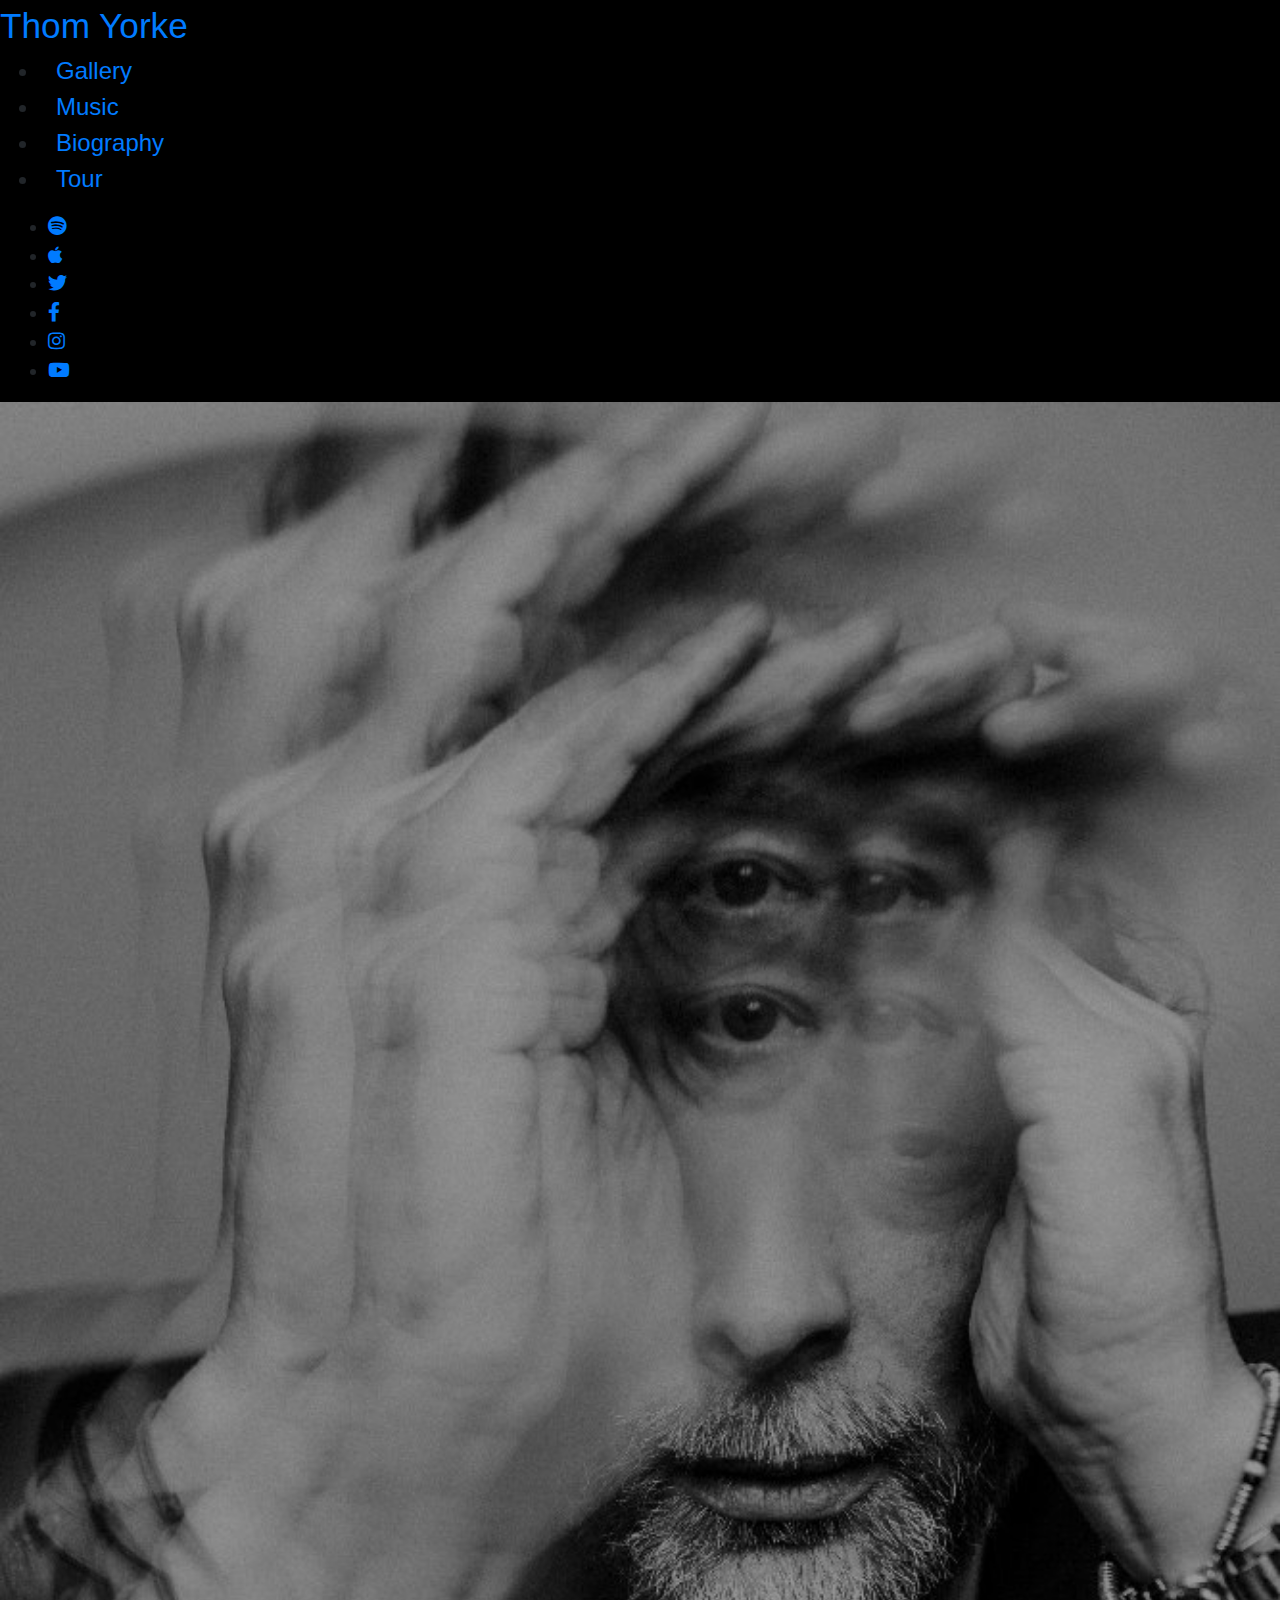
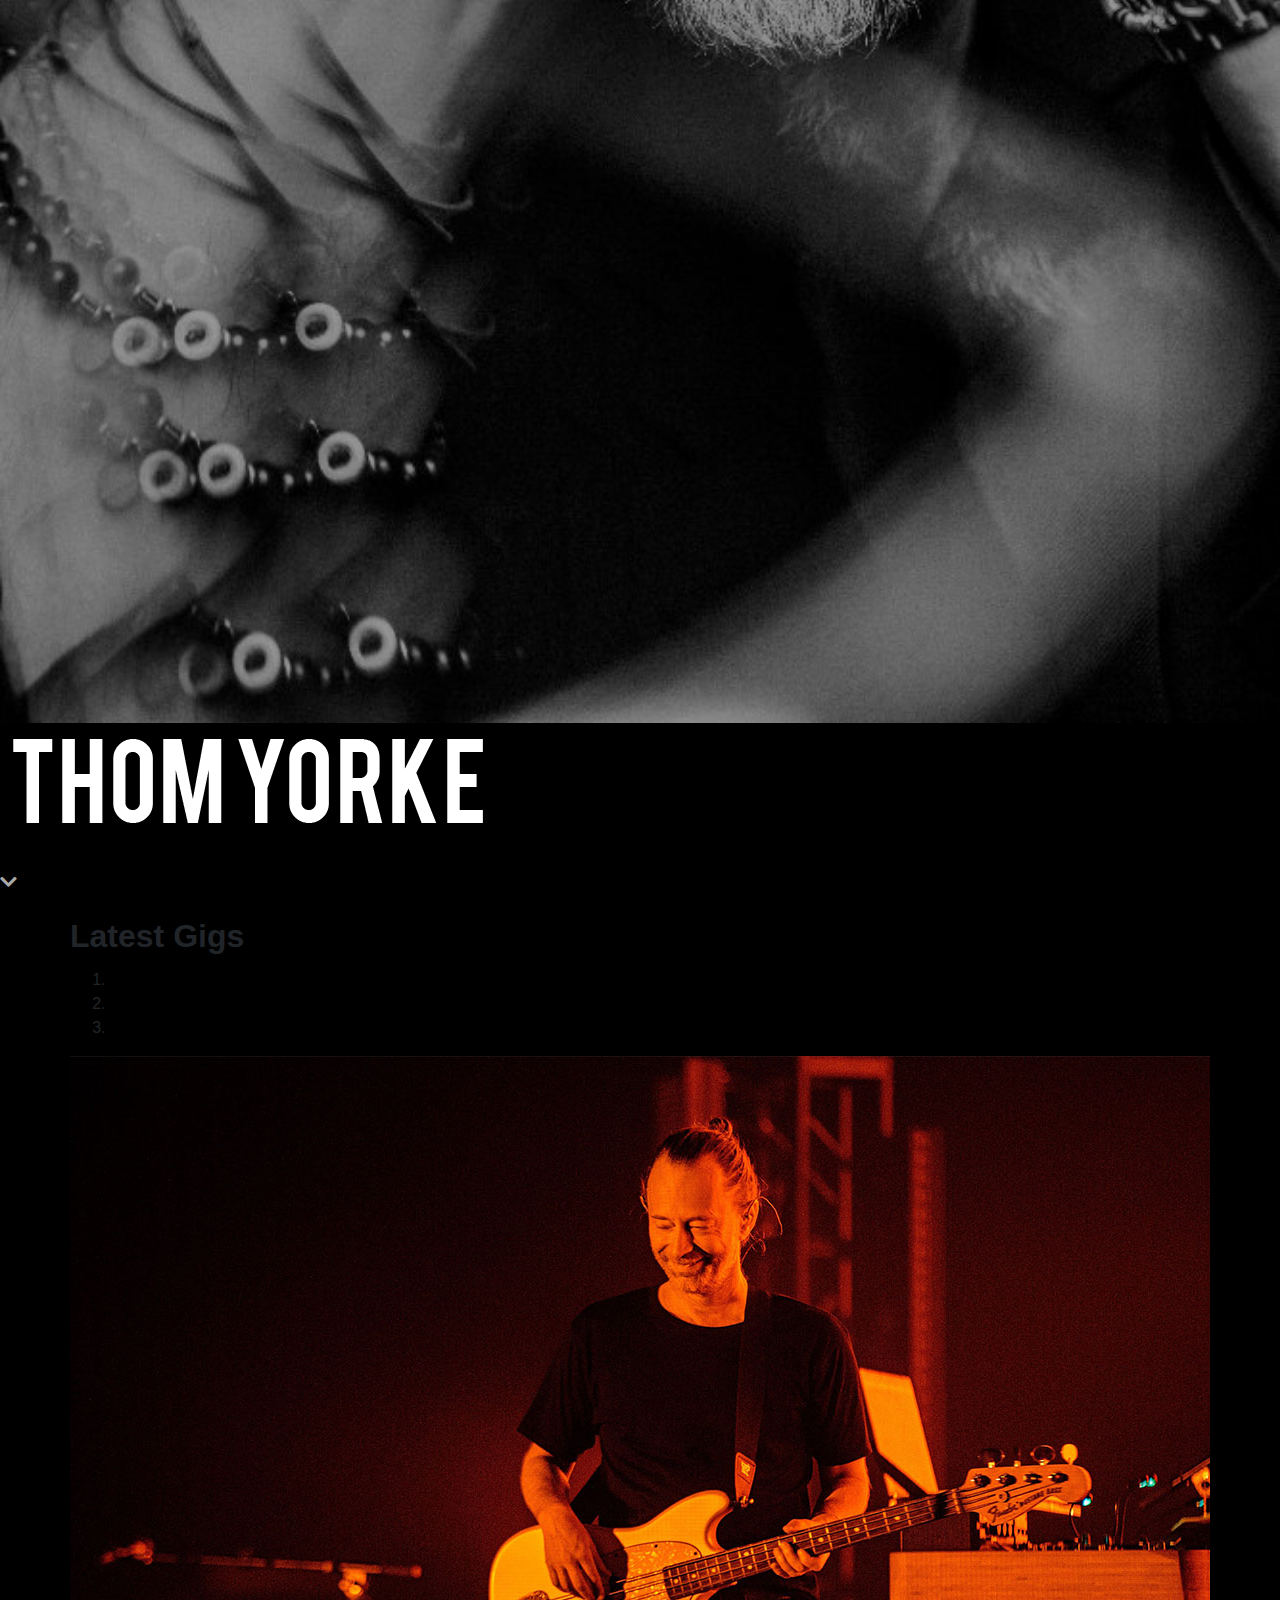
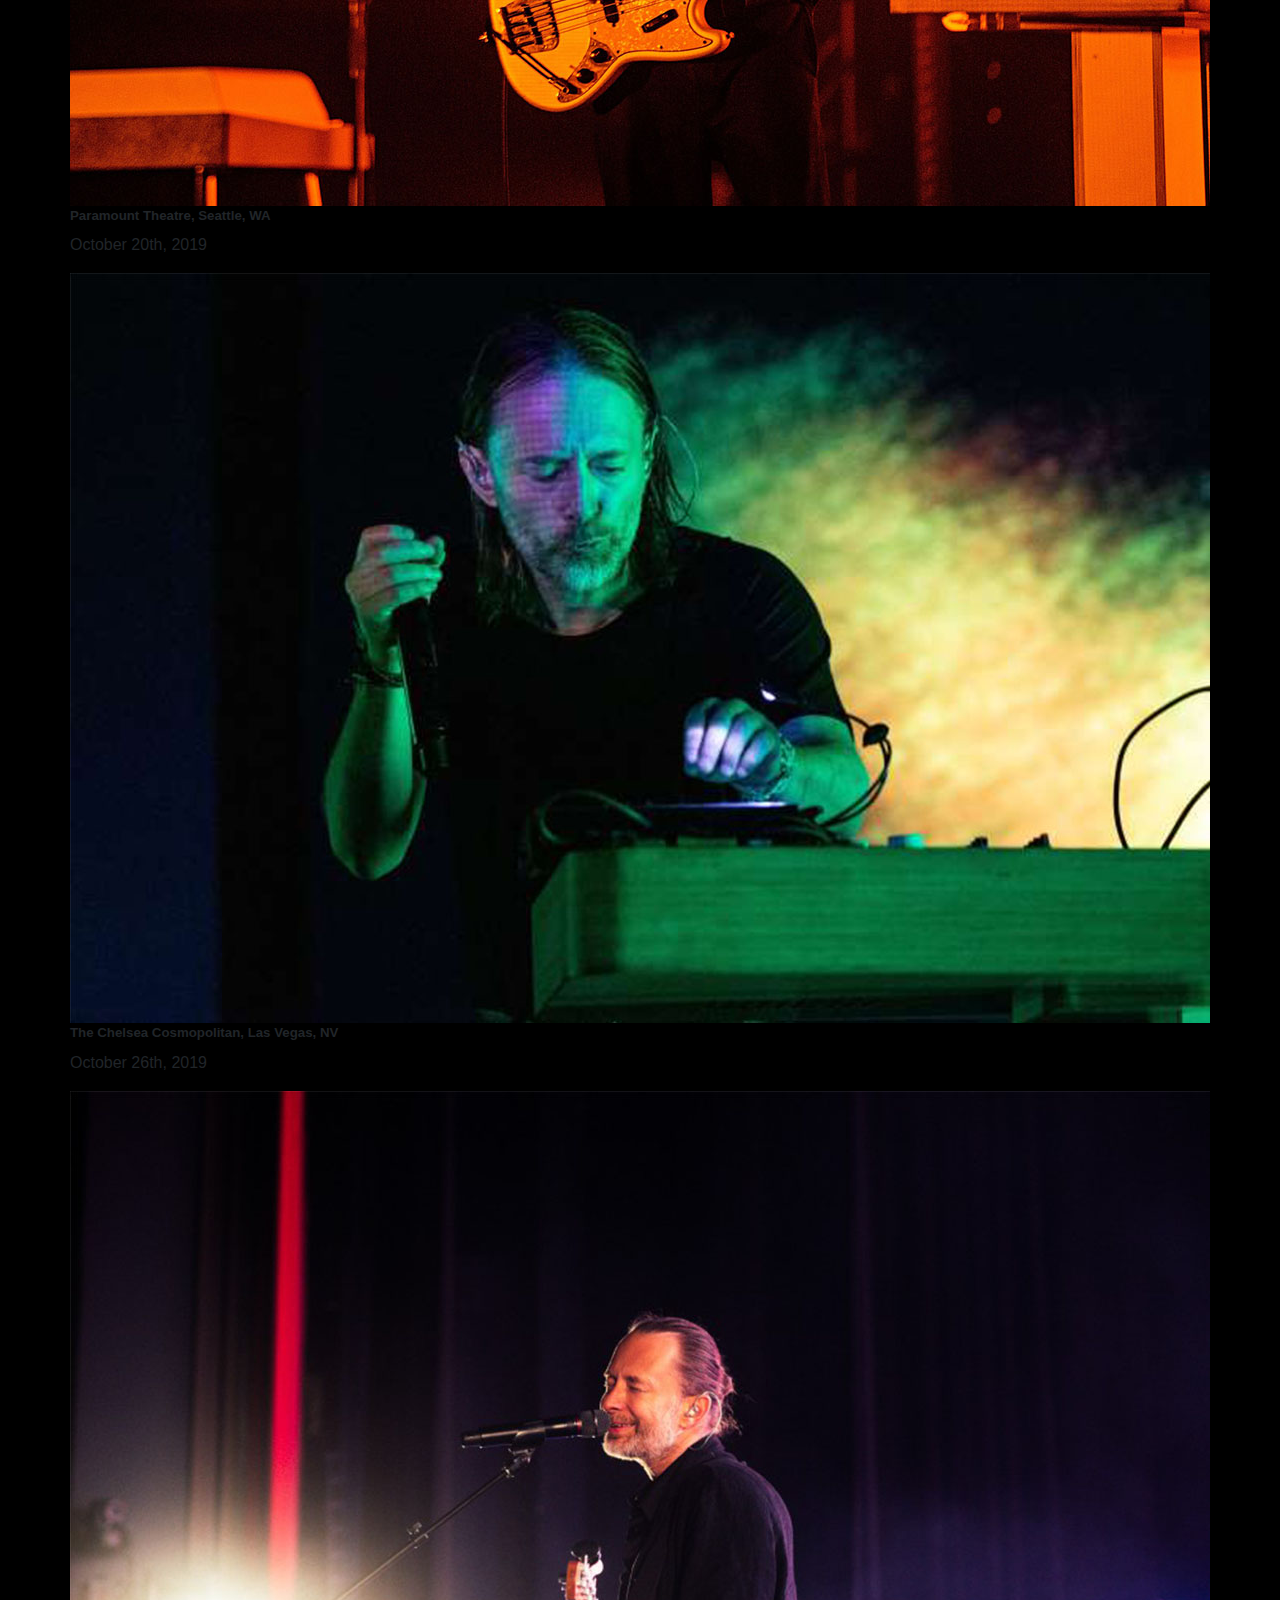
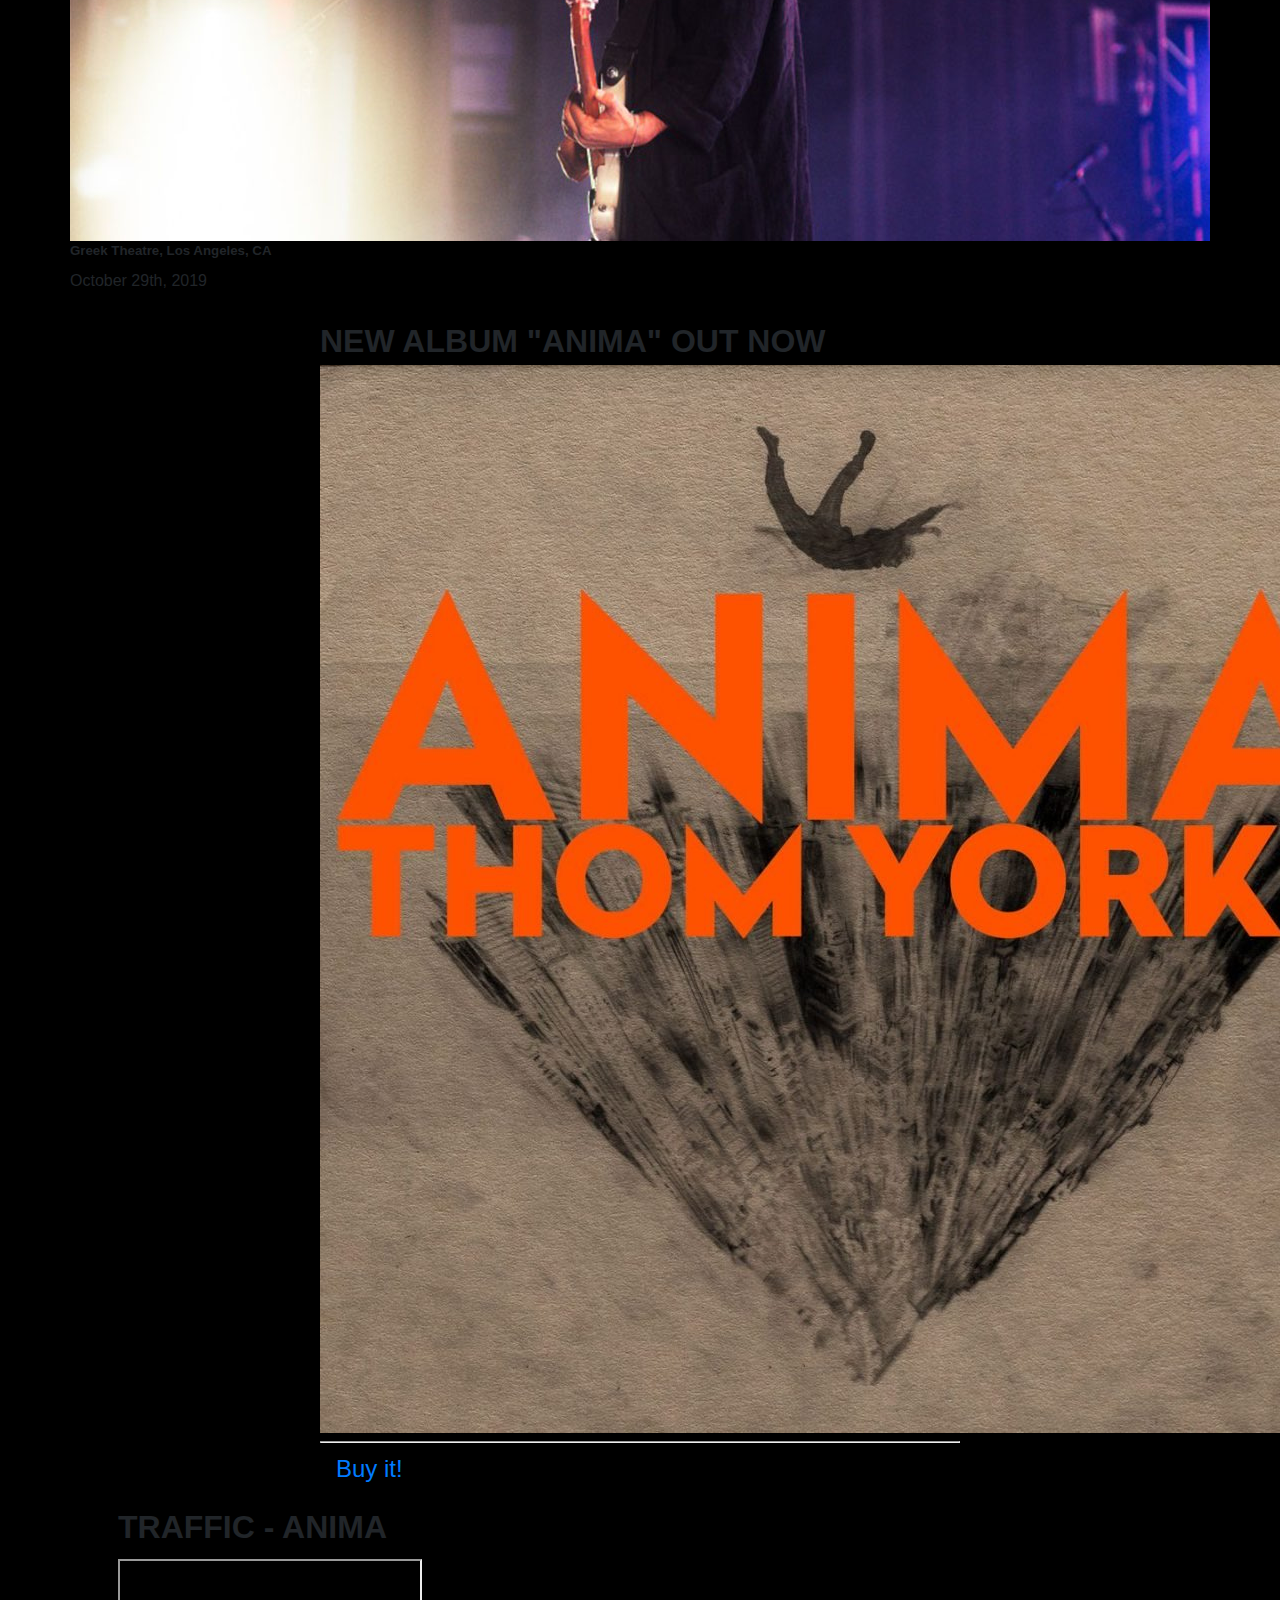
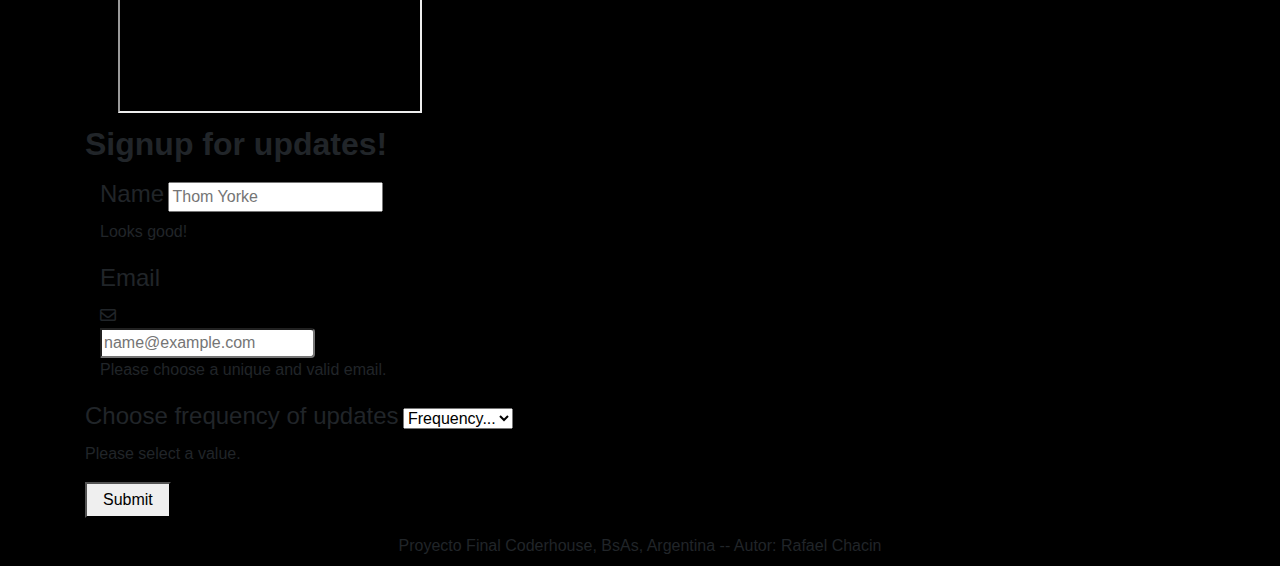
==== index.html @ 22d187da "Add files via upload" ====
<!DOCTYPE html>
<html lang="en-GB">
<!--Proyecto Dis. Web: Rafael Chacin #coderhouse-->

<head>
    <meta charset="UTF-8" />
    <meta name="viewport" content="width=device-width, initial-scale=1.0" />
    <meta http-equiv="X-UA-Compatible" content="ie=edge" />
    <meta name="theme-color" content="#787878" />
    <title>Thom Yorke Official Site</title>
    <link rel="shortcut icon" type="image/jpg" href="img/t-y.png" />
    <link rel="stylesheet" href="https://cdnjs.cloudflare.com/ajax/libs/font-awesome/5.11.2/css/all.css" />
    <link rel="stylesheet" href="css/bootstrap.min.css" />
    <link rel="stylesheet" href="css/bootstrap-reboot.css" />
    <link rel="stylesheet" href="css/bootstrap-grid.css" />
    <link rel="stylesheet" media="screen" href="https://fontlibrary.org/face/bebas" type="text/css" />
    <style type="text/css">
        .ham {
            cursor: pointer;
            -webkit-tap-highlight-color: transparent;
            transition: transform 300ms;
            -moz-user-select: none;
            -webkit-user-select: none;
            -ms-user-select: none;
            user-select: none;
        }
        
        .hamRotate.active {
            transform: rotate(45deg);
        }
        
        .hamRotate180.active {
            transform: rotate(180deg);
        }
        
        .line {
            fill: none;
            transition: stroke-dasharray 400ms, stroke-dashoffset 400ms;
            stroke: #6c757d;
            stroke-width: 5.5;
            stroke-linecap: round;
        }
        
        .ham1 .top {
            stroke-dasharray: 40 139;
        }
        
        .ham1 .bottom {
            stroke-dasharray: 40 180;
        }
        
        .ham1.active .top {
            stroke-dashoffset: -98px;
        }
        
        .ham1.active .bottom {
            stroke-dashoffset: -138px;
        }
        
        @media (min-width: 992px) {
            .ham,
            .line,
            .ham1 {
                display: none;
            }
        }
    </style>
</head>

<body>
    <header>
        <nav class="navbar navbar-expand-lg navbar-dark fixed-top" role="navigation" style="background-color: #000000; transition: 300ms ease-out;">
            <a class="navbar-brand text-secundary font-weight-bold py-0" style="font-size: 2.2rem;" href="index.html">Thom Yorke</a
        >
        <svg
          class="ham hamRotate ham1"
          id="burger"
          viewBox="0 0 100 100"
          width="50"
          onclick="this.classList.toggle('active')"
        >
          <path
            class="line top"
            d="m 30,33 h 40 c 0,0 9.044436,-0.654587 9.044436,-8.508902 0,-7.854315 -8.024349,-11.958003 -14.89975,-10.85914 -6.875401,1.098863 -13.637059,4.171617 -13.637059,16.368042 v 40"
          />
          <path class="line middle" d="m 30,50 h 40" />
          <path
            class="line bottom"
            d="m 30,67 h 40 c 12.796276,0 15.357889,-11.717785 15.357889,-26.851538 0,-15.133752 -4.786586,-27.274118 -16.667516,-27.274118 -11.88093,0 -18.499247,6.994427 -18.435284,17.125656 l 0.252538,40"
          />
        </svg>

        <!-- Bootstrap Toggler disable
          <button
          class="navbar-toggler"
          type="button"
          data-toggle="collapse"
          data-target="#navbarTogglerDemo03"
          aria-controls="navbarTogglerDemo03"
          aria-expanded="false"
          aria-label="Toggle navigation"
        >
          <span class="navbar-toggler-icon"></span>
        </button>-->

        <div class="navbar-collapse collapse" id="navbarTogglerDemo">
          <!--<div class="d-flex flex-row toggle-menu"></div>-->

          <ul class="navbar-nav especial toggle-menu justify-content-center">
            <li class="nav-item">
              <a
                class="nav-link text-light mx-3 p-0"
                href="gallery.html"
                id="fotos"
                >Gallery</a
              >
            </li>
            <li class="nav-item">
              <a
                class="nav-link text-light mx-3 p-0"
                href="discography.html"
                id="musica"
                >Music</a
              >
            </li>
            <li class="nav-item">
              <a
                class="nav-link text-light mx-3 p-0"
                href="biography.html"
                id="bio"
                >Biography</a
              >
            </li>
            <li class="nav-item">
              <a
                class="nav-link text-light mx-3 p-0"
                href="tours.html"
                id="gira"
                >Tour</a
              >
            </li>
          </ul>
        </div>
        <div class="mobile-footer">
          <ul class="navbar-nav mt-lg-0 justify-content-center">
            <li class="nav-item mx-2" style="font-size: 1.2em;">
              <a
                class="fab fa-spotify nav-link p-0"
                href="https://open.spotify.com/artist/4CvTDPKA6W06DRfBnZKrau"
                title="Spotify"
                target="_blank"
              ></a>
            </li>
            <li class="nav-item mx-2" style="font-size: 1.2em;">
                <a class="fab fa-apple nav-link p-0" href="https://music.apple.com/us/artist/thom-yorke/39753073" title="Apple Music" target="_blank"></a>
            </li>
            <li class="nav-item mx-2" style="font-size: 1.2em;">
                <a class="fab fa-twitter nav-link p-0" href="https://twitter.com/thomyorke" title="Twitter" target="_blank"></a>
            </li>
            <li class="nav-item mx-2" style="font-size: 1.2em;">
                <a class="fab fa-facebook-f nav-link p-0" href="https://www.facebook.com/thom.yorke.353250" title="Facebook m-1" target="_blank"></a>
            </li>
            <li class="nav-item mx-2" style="font-size: 1.2em;">
                <a class="fab fa-instagram nav-link p-0" href="https://www.instagram.com/thomyorke/" title="Instagram" target="_blank"></a>
            </li>
            <li class="nav-item mx-2" style="font-size: 1.2em;">
                <a class="fab fa-youtube nav-link p-0" href="https://www.youtube.com/channel/UC9BJwi8Q2AiLtLHdGlWqsrQ" title="YouTube" target="_blank"></a>
            </li>
            </ul>
            </div>
        </nav>
    </header>

    <div class="hidden-poster container-fluid p-0">
        <img src="img/TY-cover.jpg" alt="Thom Yorke" class="img-fluid" style="min-width: 100%; height: auto; opacity: 0.6;" />
        <div class="section-mobile">
            <img src="img/thom-02-02.png" alt="Thom Logo" class="img-fluid-80" />
            <p>
                <a href="#anima">
                    <i class="fa fa-chevron-down" style="font-size: larger; color: darkgray; margin-top: 30px;"></i>
                </a>
            </p>
        </div>
    </div>
    <div class="reorder">
        <div class="container px-0 carrusel">
            <div class="text-center">
                <h1 class="text-light h2">Latest Gigs</h1>
            </div>
            <div id="carouselExampleCaptions" class="carousel slide" data-ride="carousel">
                <ol class="carousel-indicators">
                    <li data-target="#carouselExampleCaptions" data-slide-to="0" class="active"></li>
                    <li data-target="#carouselExampleCaptions" data-slide-to="1"></li>
                    <li data-target="#carouselExampleCaptions" data-slide-to="2"></li>
                </ol>
                <div class="carousel-inner">
                    <div class="carousel-item active">
                        <img src="img/Seattle-Paramount-Theatre-Thom-Yorke-9-1.jpg" class="d-block w-100" alt="Paramount Theatre" />
                        <div class="carousel-caption d-none d-md-block">
                            <h5>Paramount Theatre, Seattle, WA</h5>
                            <p>October 20th, 2019</p>
                        </div>
                    </div>
                    <div class="carousel-item">
                        <img src="img/Las-Vegas-Chelsea-Cosmopolitan-1.jpg" class="d-block w-100" alt="Las-Vegas-Chelsea-Cosmopolitan" />
                        <div class="carousel-caption d-none d-md-block">
                            <h5>The Chelsea Cosmopolitan, Las Vegas, NV</h5>
                            <p>October 26th, 2019</p>
                        </div>
                    </div>
                    <div class="carousel-item">
                        <img src="img/Thom-Yorke-Greek_Oct-29th-2019_Web-Res_Annie-Lesser-7191-1.jpg" class="d-block w-100" alt="Greeek-Theatre" />
                        <div class="carousel-caption d-none d-md-block">
                            <h5>Greek Theatre, Los Angeles, CA</h5>
                            <p>October 29th, 2019</p>
                        </div>
                    </div>
                </div>
                <a class="carousel-control-prev" href="#carouselExampleCaptions" role="button" data-slide="prev">
                    <span class="carousel-control-prev-icon" aria-hidden="true"></span>
                    <span class="sr-only">Previous</span>
                </a>
                <a class="carousel-control-next" href="#carouselExampleCaptions" role="button" data-slide="next">
                    <span class="carousel-control-next-icon" aria-hidden="true"></span>
                    <span class="sr-only">Next</span>
                </a>
            </div>
        </div>

        <div id="anima">
            <div class="jumbotron jumbotron-fluid text-center mt-4 mb-1 pb-2" style="background-color: transparent;">
                <div class="container col-md-6 px-0">
                    <h1 class="text-light h2 mb-0">NEW ALBUM "ANIMA" OUT NOW</h1>
                    <img src="img/thom-yorke-anima.jpeg" class="img-fluid" alt="Responsive image" />
                    <hr class="my-2" />

                    <a class="btn btn-outline-secondary btn-lg py-1 px-3" href="#" role="button" style="font-size: 1.5rem;">Buy it!</a
            >
          </div>
        </div>
      </div>
      <div class="container px-0 px-lg-5">
        <div class="text-center">
          <h1 class="text-light h2 mt-2">TRAFFIC - ANIMA</h1>
        </div>
        <div class="embed-responsive embed-responsive-16by9">
          <iframe
            class="embed-responsive-item"
            src="https://www.youtube.com/embed/EQgezs5Bcp8"
            allowfullscreen
          ></iframe>
        </div>
      </div>
    </div>
    <div class="container-sm mb-3">
      <h1 class="text-light text-center h2">Signup for updates!</h1>
      <form class="needs-validation " novalidate>
        <div class="form-row justify-content-center">
          <div class="col-md-4 mb-3">
            <label
              for="validationTooltip01"
              class="text-light"
              style="font-size: 1.5rem;"
              >Name</label
            >
            <input
              type="text"
              class="form-control"
              id="validationTooltip01"
              placeholder="Thom Yorke"
              required
            />
            <div class="valid-tooltip">
              Looks good!
            </div>
          </div>

          <div class="col-md-4 mb-3">
            <label
              for="validationTooltipUsername"
              class="text-light"
              style="font-size: 1.5rem;"
              >Email</label
            >
            <div class="input-group">
              <div class="input-group-prepend">
                <span
                  class="input-group-text far fa-envelope"
                  id="validationTooltipUsernamePrepend"
                ></span>
              </div>
              <input
                type="email"
                class="form-control"
                id="validationTooltipUsername"
                style="border-top-right-radius: 0.25rem; border-bottom-right-radius: 0.25rem;"
                aria-describedby="validationTooltipUsernamePrepend"
                placeholder="name@example.com"
                required
              />
              <div class="invalid-tooltip">
                Please choose a unique and valid email.
              </div>
            </div>
          </div>
        </div>

        <div class="form-row justify-content-center m-0">
          <div class="col-md-5 px-0">
            <label
              for="validationTooltip04"
              class="text-light"
              style="font-size: 1.5rem;"
              >Choose frequency of updates</label
            >
            <select class="custom-select" id="validationTooltip04" required>
              <option selected disabled value="">Frequency...</option>
              <option>Daily</option>
              <option>Weekly</option>
              <option>Monthly</option>
            </select>
            <div class="invalid-tooltip">
              Please select a value.
            </div>
          </div>
        </div>
        <div class="form-row justify-content-center m-0">
          <button
            class="btn btn-outline-secondary btn-lg mt-3 py-1 px-3"
            type="submit"
          >
            Submit
          </button>
        </div>
      </form>
    </div>

    <footer class="d-flex flex-wrap justify-content-center" id="rafaelch">
      <div class="nav-item px-auto text-success mb-2" style="font-size: 1rem;">
        Proyecto Final Coderhouse, BsAs, Argentina -- Autor: Rafael Chacin
      </div>
      <!--<nav class="nav flex-colunm flex-sm-row justify-content-center mt-4 mb-2">
        <div class="nav justify-content-center">
          <a
            class="flex-sm-fill text-sm-center nav-link text-light p-0 mx-4"
            style="font-size: 1.8rem;"
            href="http://www.facebook.com"
            title="Facebook"
            target="_blank"
            >Facebook</a
          >
          <a
            class="flex-sm-fill text-sm-center nav-link text-light p-0 mx-4"
            style="font-size: 1.8rem;"
            href="http://www.twitter.com"
            title="Twitter"
            target="_blank"
            >Twitter</a
          >
          <a
            class="flex-sm-fill text-sm-center nav-link text-light p-0 mx-4"
            style="font-size: 1.8rem;"
            href="https://open.spotify.com/artist/4CvTDPKA6W06DRfBnZKrau"
            title="Spotify"
            target="_blank"
            >Spotify</a
          >
          <a
            class="flex-sm-fill text-sm-center nav-link text-light p-0 mx-4"
            style="font-size: 1.8rem;"
            href="contact.html"
            target="_blank"
            >Contact</a
          >
        </div>
        <div class="flex-sm-fill text-sm-center nav-link p-0 pl-5 pt-2">
          <iframe
            src="https://open.spotify.com/follow/1/?uri=spotify:artist:4CvTDPKA6W06DRfBnZKrau?si=hXuxEOiQRQCqLfjqk1Me5Q&size=basic&theme=dark"
            width="200"
            height="35"
            scrolling="no"
            frameborder="0"
            style="border:none; overflow:hidden;"
            allowtransparency="true"
          ></iframe>
        </div>
      </nav>-->
    </footer>

    <script
      src="https://code.jquery.com/jquery-3.4.1.slim.min.js"
      integrity="sha384-J6qa4849blE2+poT4WnyKhv5vZF5SrPo0iEjwBvKU7imGFAV0wwj1yYfoRSJoZ+n"
      crossorigin="anonymous"
    ></script>
    <script
      src="https://cdn.jsdelivr.net/npm/popper.js@1.16.0/dist/umd/popper.min.js"
      integrity="sha384-Q6E9RHvbIyZFJoft+2mJbHaEWldlvI9IOYy5n3zV9zzTtmI3UksdQRVvoxMfooAo"
      crossorigin="anonymous"
    ></script>
    <script
      src="https://stackpath.bootstrapcdn.com/bootstrap/4.4.1/js/bootstrap.min.js"
      integrity="sha384-wfSDF2E50Y2D1uUdj0O3uMBJnjuUD4Ih7YwaYd1iqfktj0Uod8GCExl3Og8ifwB6"
      crossorigin="anonymous"
    ></script>
    <!--<script src="https://ajax.googleapis.com/ajax/libs/jquery/3.4.1/jquery.min.js"></script>-->
    <script src="https://code.jquery.com/jquery-3.4.1.js"></script>
    <script type="text/javascript">
      $(document).ready(function() {
        $("#burger").click(function() {
          $("#navbarTogglerDemo").slideToggle(300);
        });
      });
      var especial = $(".especial");
      $("#fotos").hover(
        function() {
          colorSwitch("#A25227");
        },
        function() {
          colorSwitch("#000000");
        }
      );
      $("#musica").hover(
        function() {
          colorSwitch("#83705F");
        },
        function() {
          colorSwitch("#000000");
        }
      );
      $("#bio").hover(
        function() {
          colorSwitch("#773C1A");
        },
        function() {
          colorSwitch("#000000");
        }
      );
      $("#gira").hover(
        function() {
          colorSwitch("#332A25");
        },
        function() {
          colorSwitch("#000000");
        }
      );
      function colorSwitch(color) {
        $("body").css("background-color", color);
        $(".navbar-nav").css("background-color", color);
        $(".navbar-dark").css("background-color", color);
      }
      especial.css("font-size", "1.5rem");

      $("#bio,#gira,#fotos,#musica").hover(
        function() {
          $(this).animate({ fontSize: "1.7rem" }, 300);
        },
        function() {
          $(this).animate({ fontSize: "1.5rem" }, 300);
        }
      );
    </script>
    <script>
      $(document).ready(function() {
        $("a").on("click", function(event) {
          if (this.hash !== "") {
            event.preventDefault();
            var hash = this.hash;
            $("html, body").animate(
              {
                scrollTop: $(hash).offset().top
              },
              800,
              function() {
                window.location.hash = hash;
              }
            );
          }
        });
      });
    </script>
  </body>
</html>
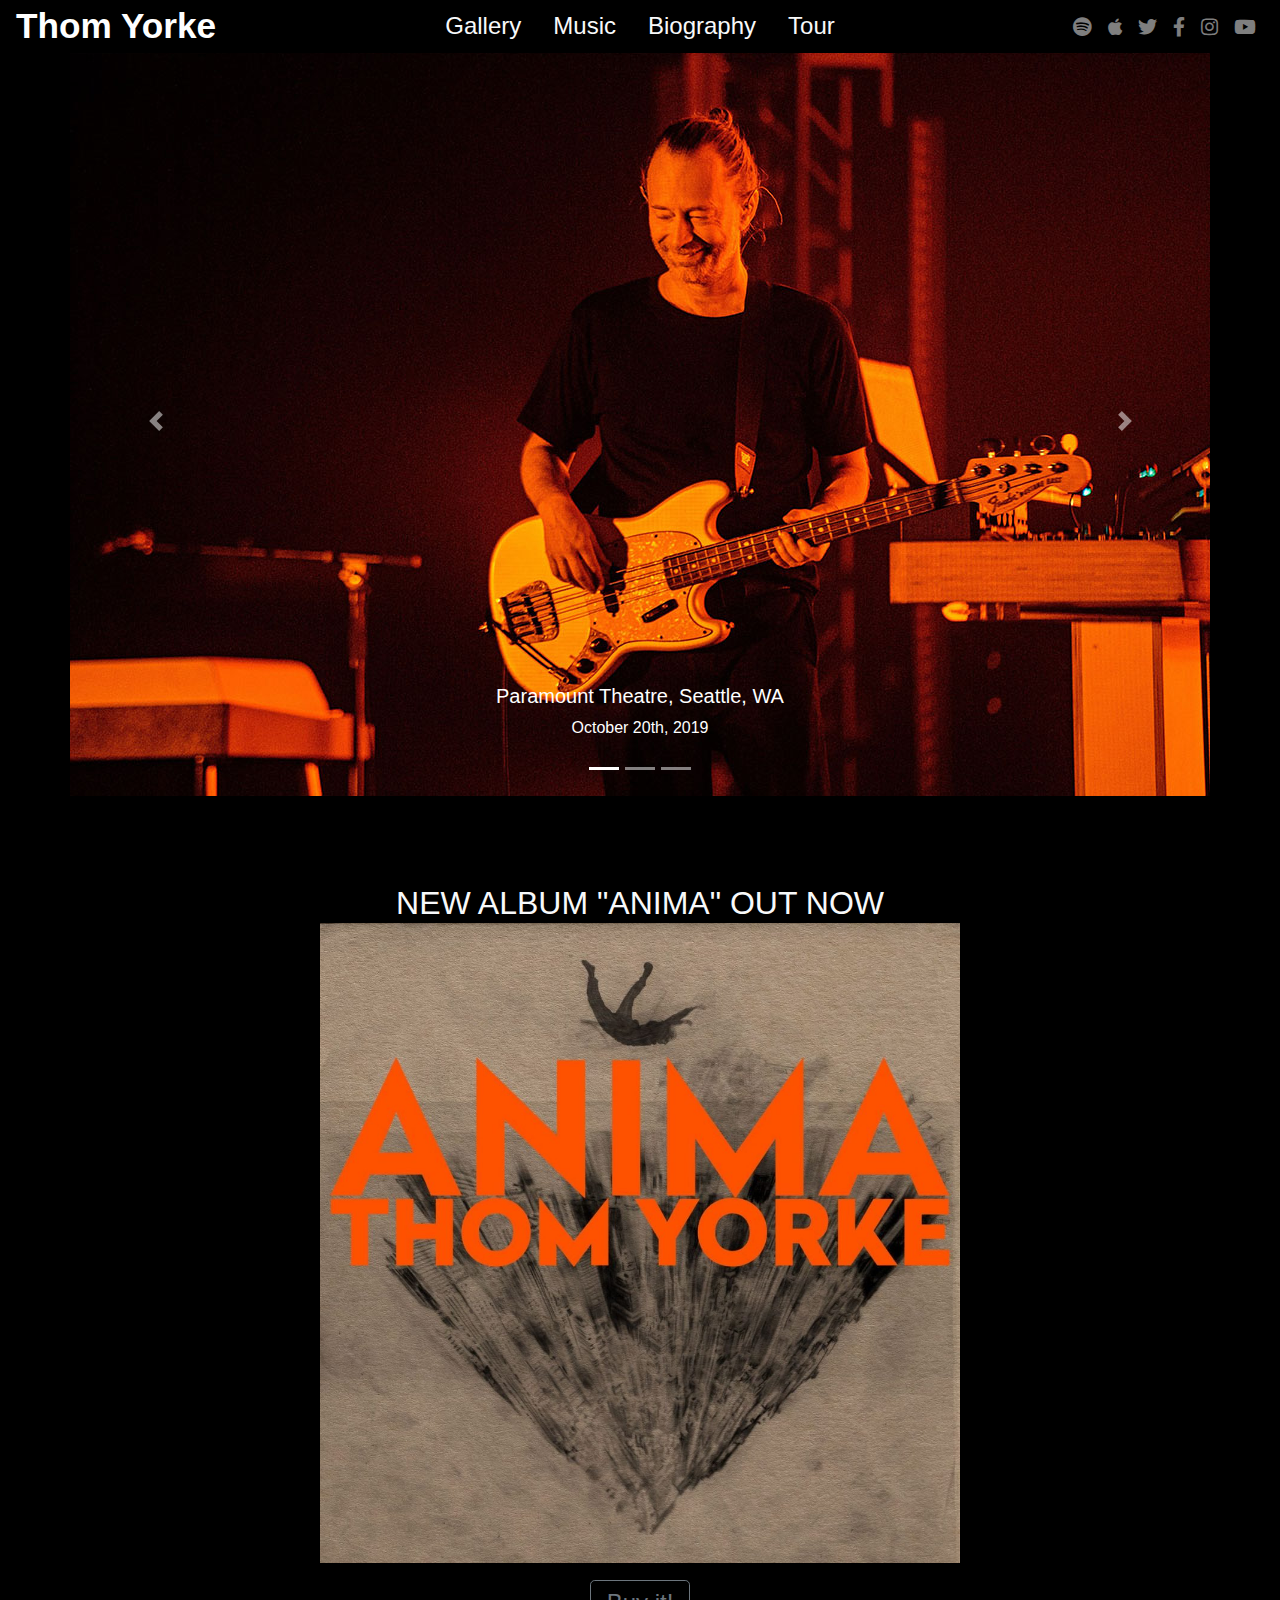
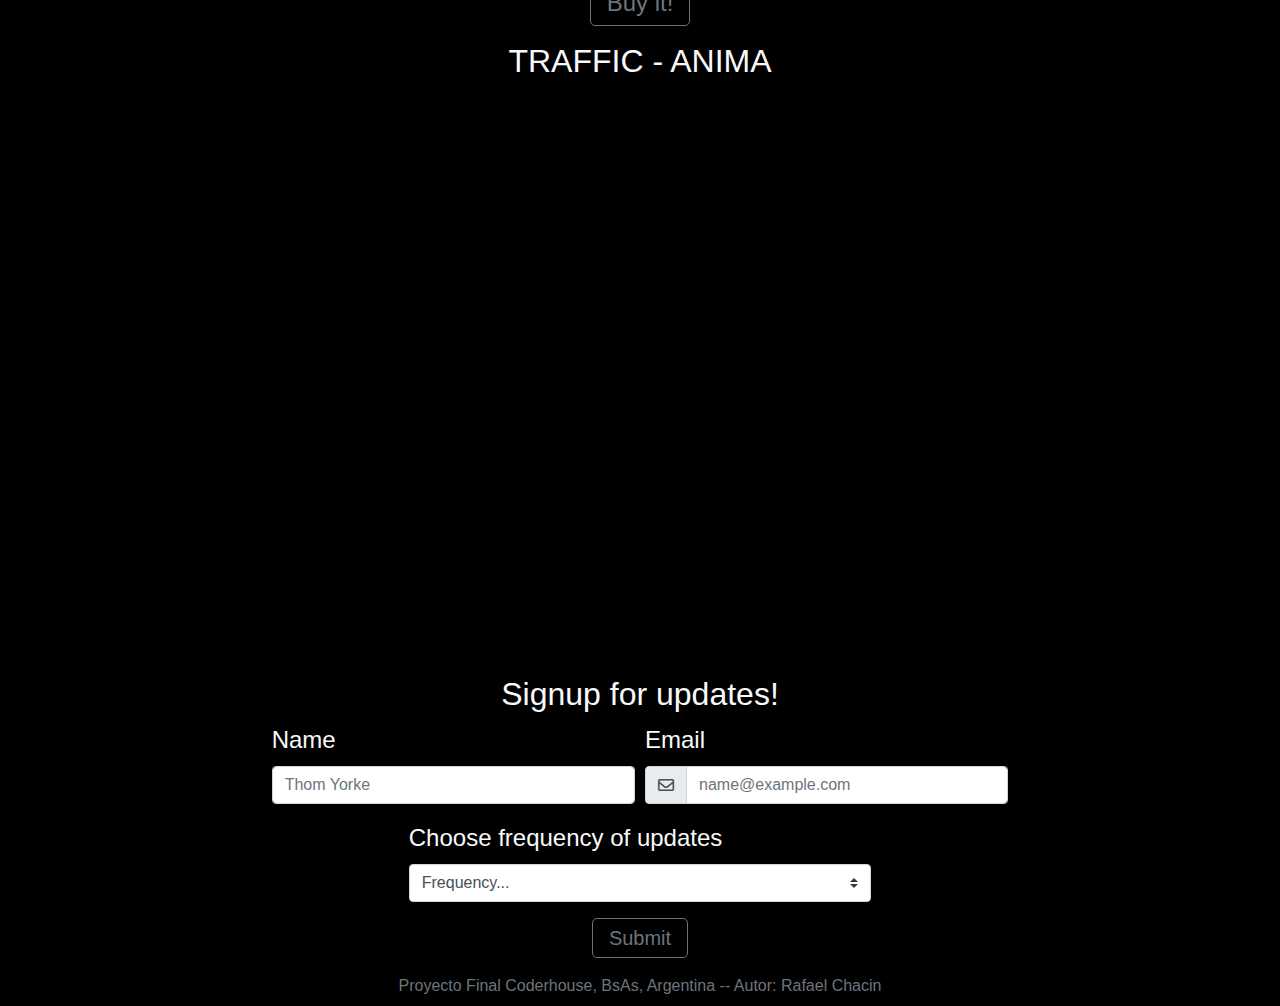
==== commit 9811ef33: "Update index.html" ====
--- a/index.html
+++ b/index.html
@@ -10,7 +10,7 @@
     <title>Thom Yorke Official Site</title>
     <link rel="shortcut icon" type="image/jpg" href="img/t-y.png" />
     <link rel="stylesheet" href="https://cdnjs.cloudflare.com/ajax/libs/font-awesome/5.11.2/css/all.css" />
-    <link rel="stylesheet" href="css/bootstrap.min.css" />
+    <link rel="stylesheet" href="css/bootstrap.css" />
     <link rel="stylesheet" href="css/bootstrap-reboot.css" />
     <link rel="stylesheet" href="css/bootstrap-grid.css" />
     <link rel="stylesheet" media="screen" href="https://fontlibrary.org/face/bebas" type="text/css" />
@@ -479,4 +479,4 @@
       });
     </script>
   </body>
-</html>+</html>
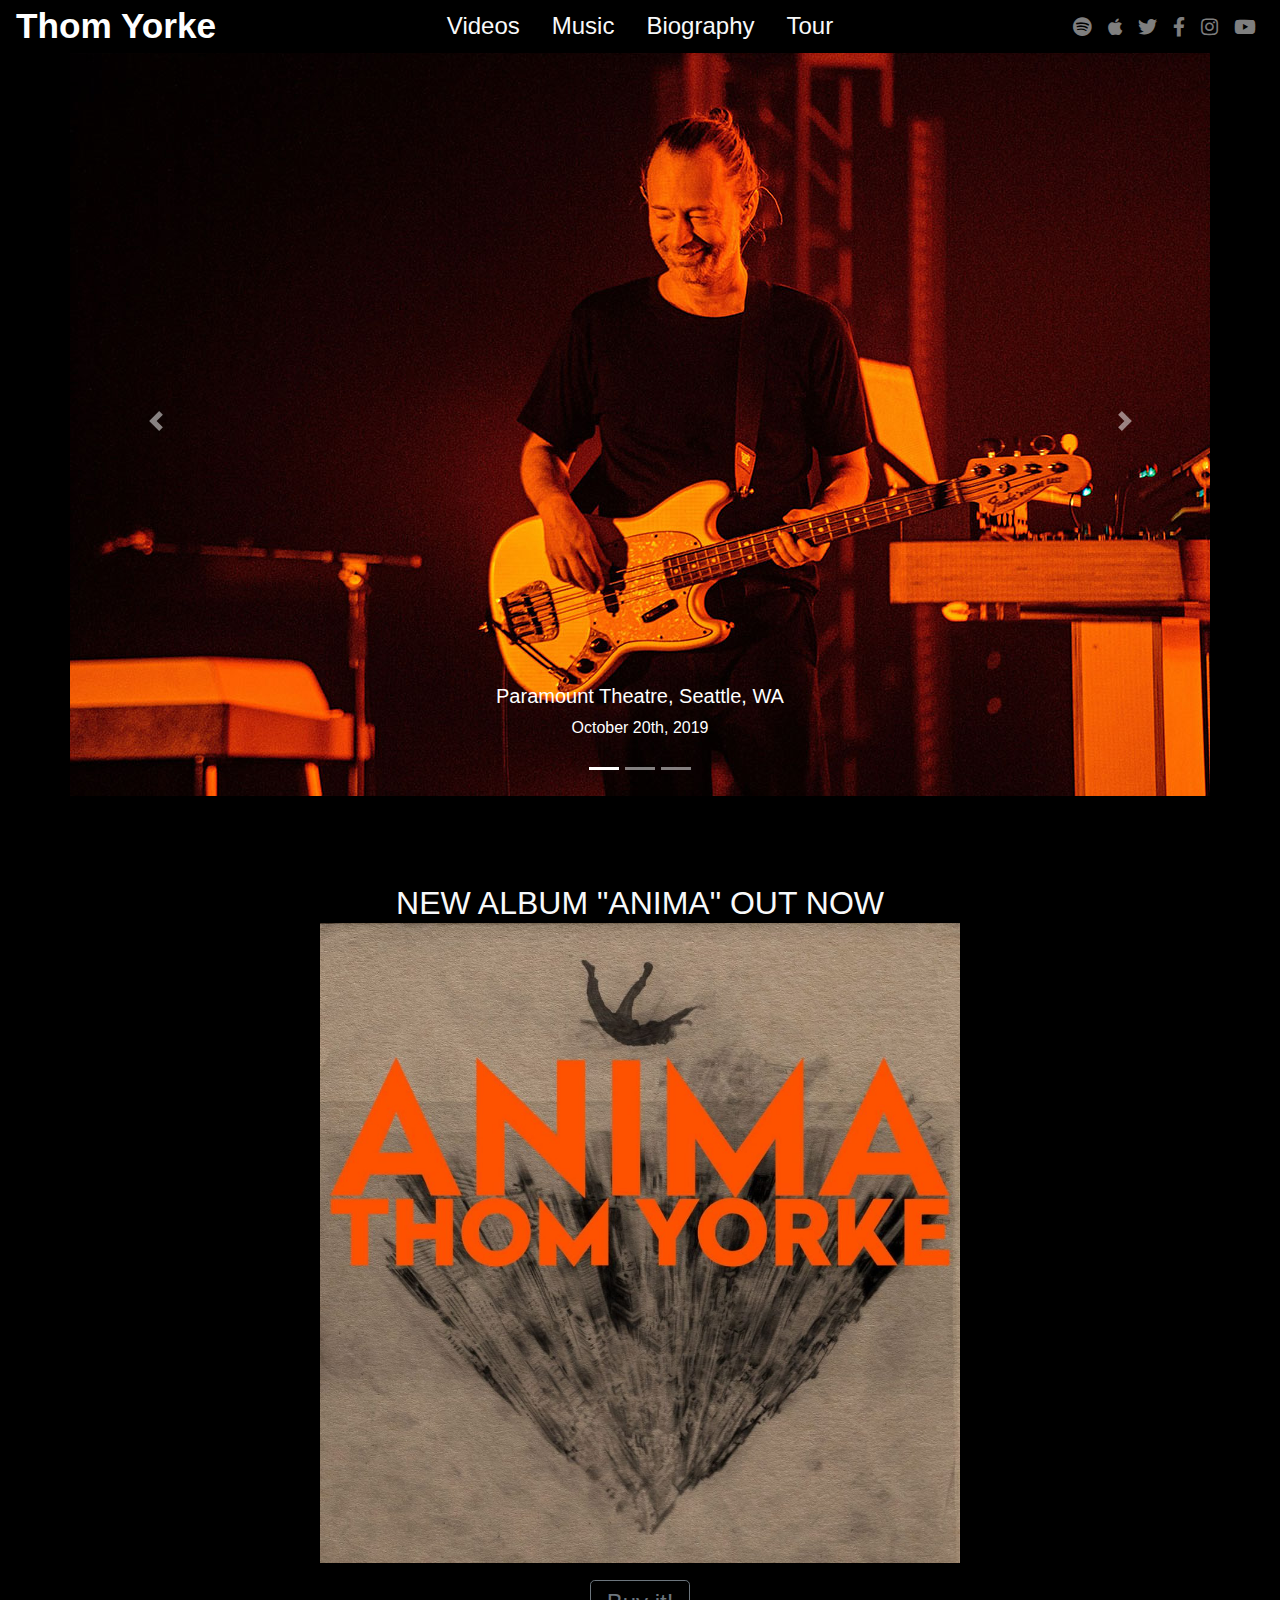
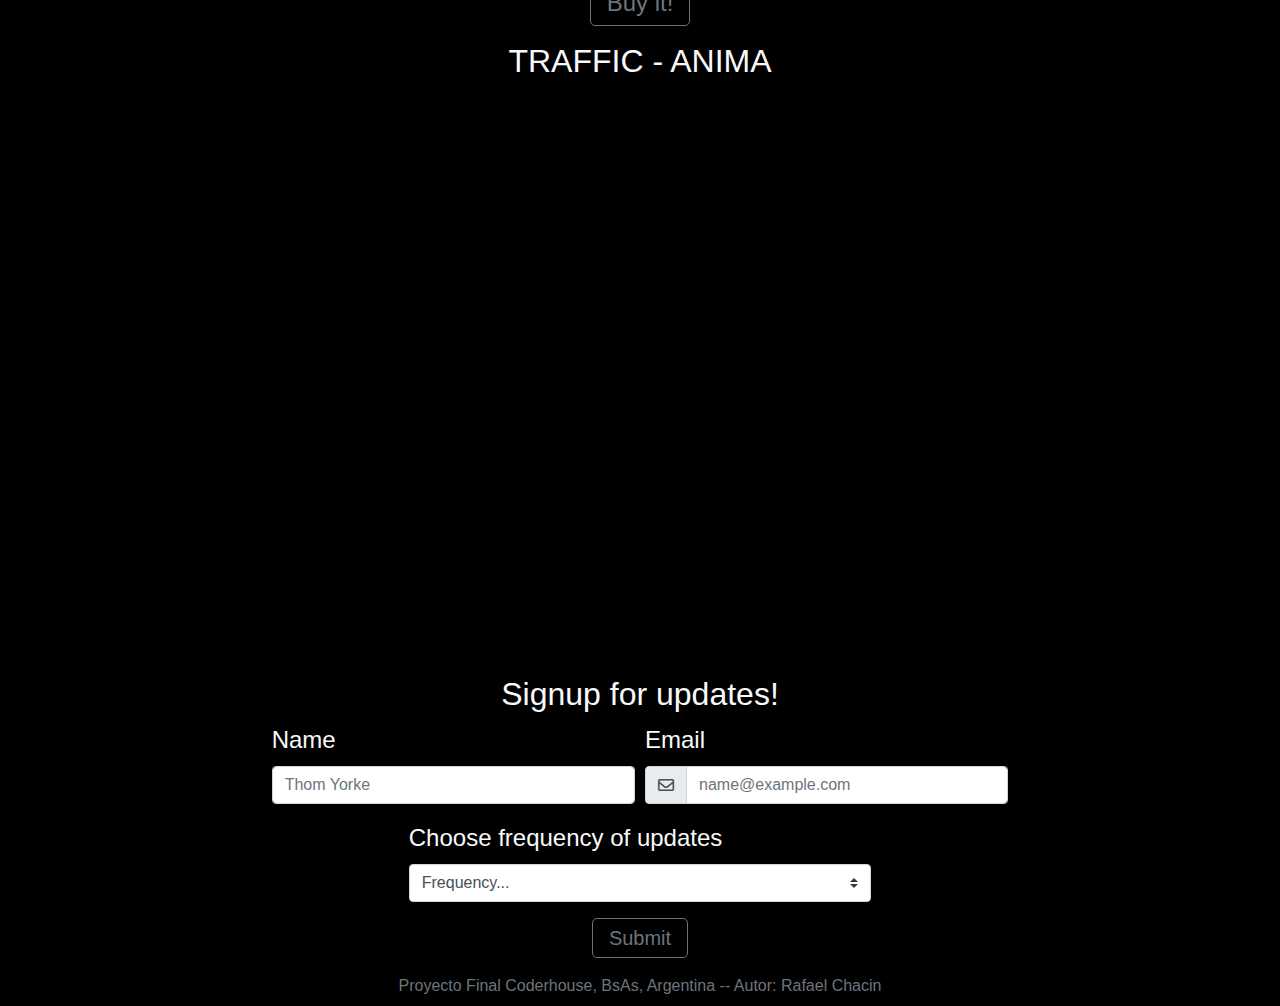
==== commit f90c6f2d: "Update Music" ====
--- a/index.html
+++ b/index.html
@@ -110,15 +110,15 @@
             <li class="nav-item">
               <a
                 class="nav-link text-light mx-3 p-0"
-                href="gallery.html"
+                href="videos.html"
                 id="fotos"
-                >Gallery</a
+                >Videos</a
               >
             </li>
             <li class="nav-item">
               <a
                 class="nav-link text-light mx-3 p-0"
-                href="discography.html"
+                href="music.html"
                 id="musica"
                 >Music</a
               >
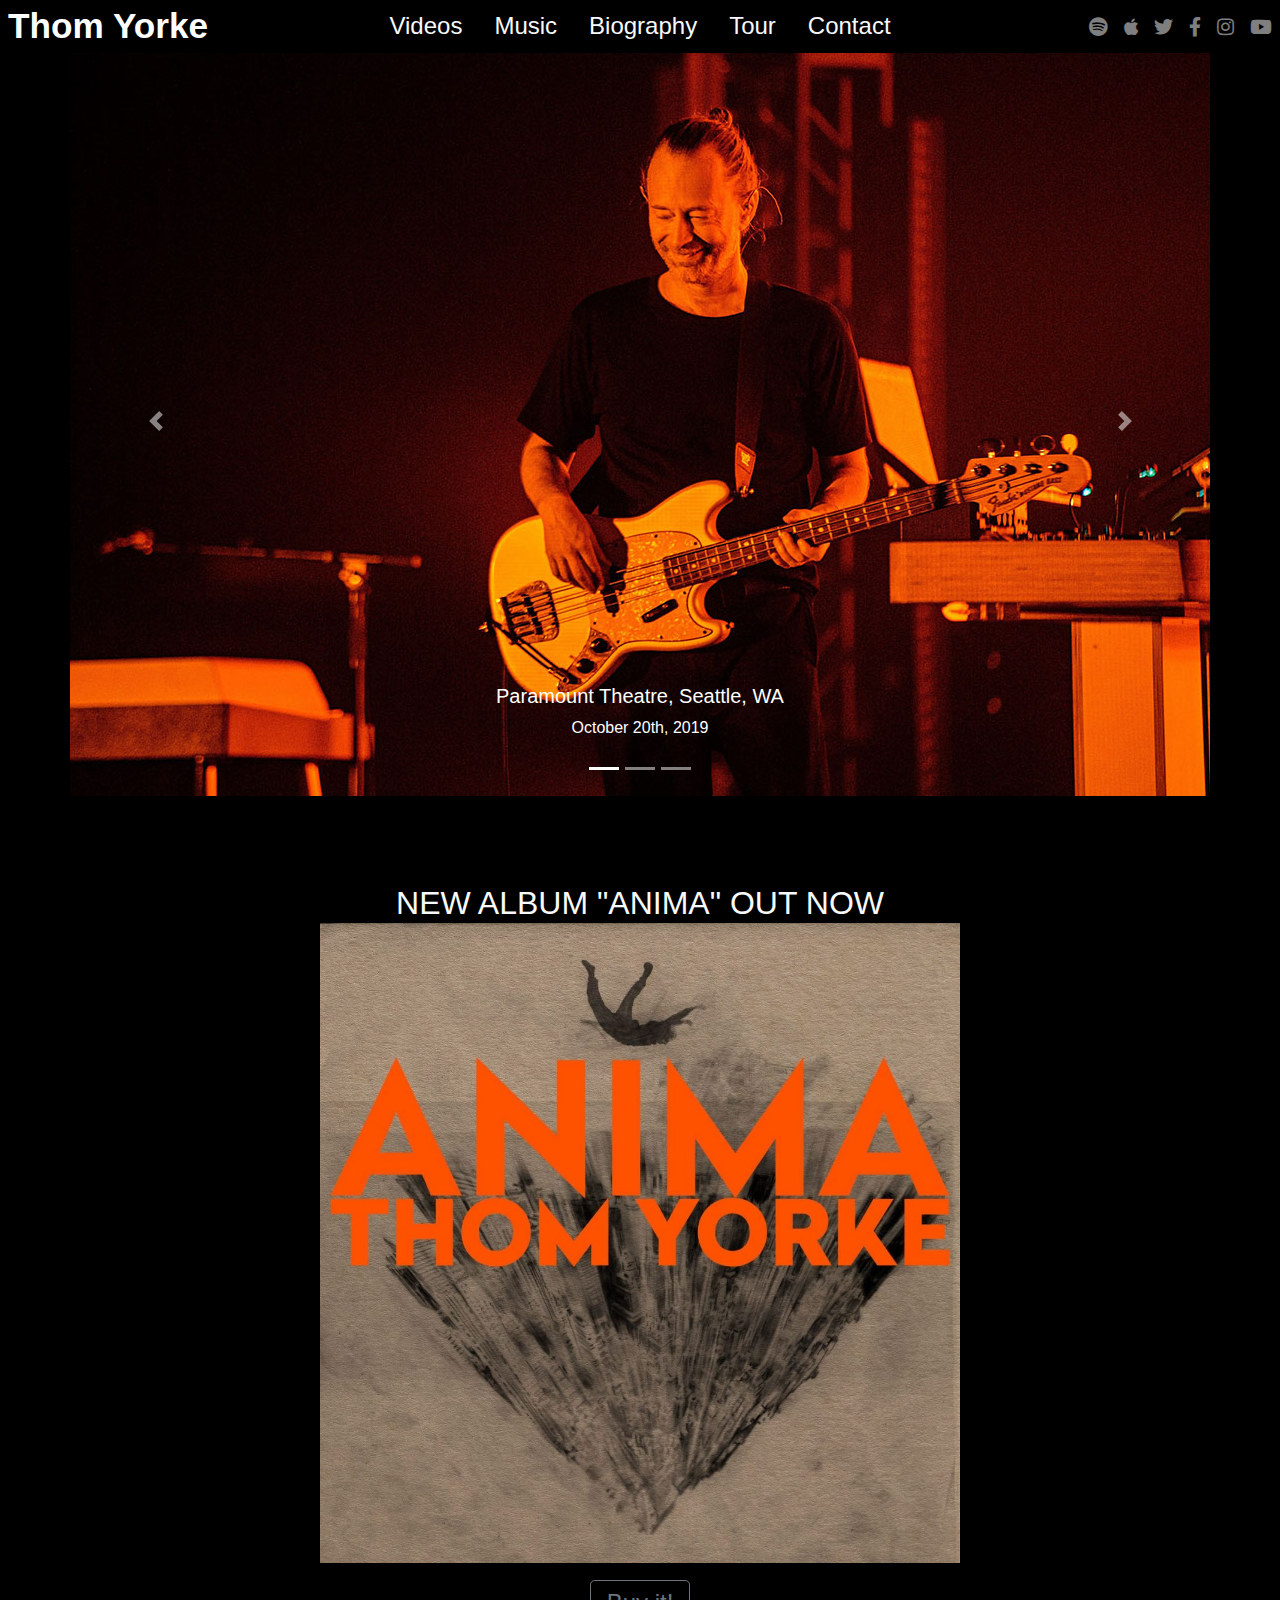
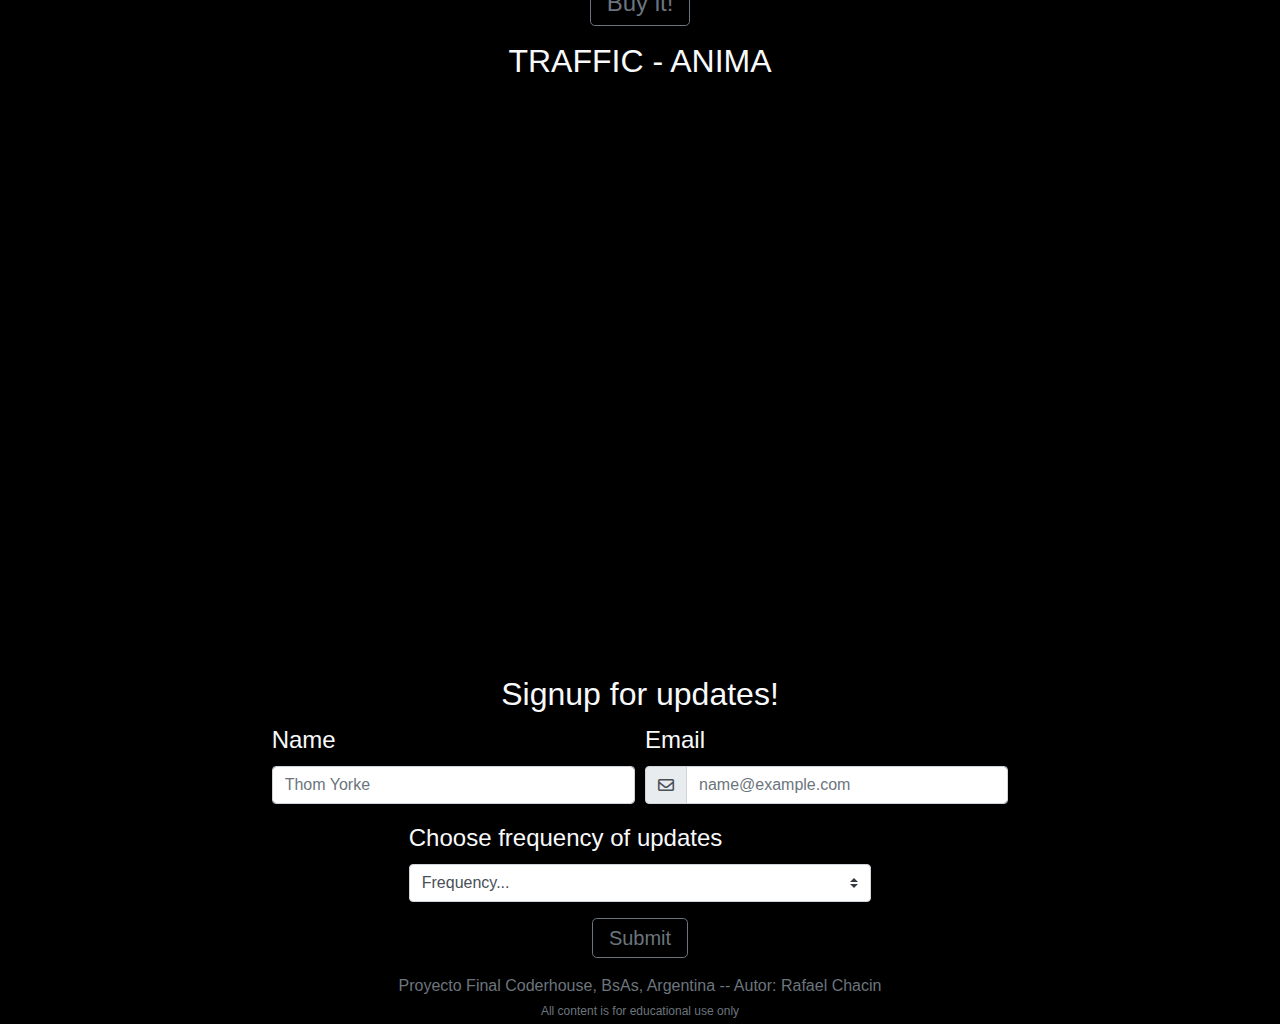
==== commit 55b573e2: "Bio update" ====
--- a/index.html
+++ b/index.html
@@ -3,343 +3,277 @@
 <!--Proyecto Dis. Web: Rafael Chacin #coderhouse-->
 
 <head>
-    <meta charset="UTF-8" />
-    <meta name="viewport" content="width=device-width, initial-scale=1.0" />
-    <meta http-equiv="X-UA-Compatible" content="ie=edge" />
-    <meta name="theme-color" content="#787878" />
-    <title>Thom Yorke Official Site</title>
-    <link rel="shortcut icon" type="image/jpg" href="img/t-y.png" />
-    <link rel="stylesheet" href="https://cdnjs.cloudflare.com/ajax/libs/font-awesome/5.11.2/css/all.css" />
-    <link rel="stylesheet" href="css/bootstrap.css" />
-    <link rel="stylesheet" href="css/bootstrap-reboot.css" />
-    <link rel="stylesheet" href="css/bootstrap-grid.css" />
-    <link rel="stylesheet" media="screen" href="https://fontlibrary.org/face/bebas" type="text/css" />
-    <style type="text/css">
-        .ham {
-            cursor: pointer;
-            -webkit-tap-highlight-color: transparent;
-            transition: transform 300ms;
-            -moz-user-select: none;
-            -webkit-user-select: none;
-            -ms-user-select: none;
-            user-select: none;
-        }
-        
-        .hamRotate.active {
-            transform: rotate(45deg);
-        }
-        
-        .hamRotate180.active {
-            transform: rotate(180deg);
-        }
-        
-        .line {
-            fill: none;
-            transition: stroke-dasharray 400ms, stroke-dashoffset 400ms;
-            stroke: #6c757d;
-            stroke-width: 5.5;
-            stroke-linecap: round;
-        }
-        
-        .ham1 .top {
-            stroke-dasharray: 40 139;
-        }
-        
-        .ham1 .bottom {
-            stroke-dasharray: 40 180;
-        }
-        
-        .ham1.active .top {
-            stroke-dashoffset: -98px;
-        }
-        
-        .ham1.active .bottom {
-            stroke-dashoffset: -138px;
-        }
-        
-        @media (min-width: 992px) {
-            .ham,
-            .line,
-            .ham1 {
-                display: none;
-            }
-        }
-    </style>
+  <meta charset="UTF-8" />
+  <meta name="viewport" content="width=device-width, initial-scale=1.0" />
+  <meta http-equiv="X-UA-Compatible" content="ie=edge" />
+  <meta name="theme-color" content="#787878" />
+  <title>Thom Yorke Official Site</title>
+  <link rel="shortcut icon" type="image/jpg" href="img/t-y.png" />
+  <link rel="stylesheet" href="https://cdnjs.cloudflare.com/ajax/libs/font-awesome/5.11.2/css/all.css" />
+  <link rel="stylesheet" href="css/bootstrap.css" />
+  <link rel="stylesheet" href="css/bootstrap-reboot.css" />
+  <link rel="stylesheet" href="css/bootstrap-grid.css" />
+  <link rel="stylesheet" media="screen" href="https://fontlibrary.org/face/bebas" type="text/css" />
+  <style type="text/css">
+    .ham {
+      cursor: pointer;
+      -webkit-tap-highlight-color: transparent;
+      transition: transform 300ms;
+      -moz-user-select: none;
+      -webkit-user-select: none;
+      -ms-user-select: none;
+      user-select: none;
+    }
+
+    .hamRotate.active {
+      transform: rotate(45deg);
+    }
+
+    .hamRotate180.active {
+      transform: rotate(180deg);
+    }
+
+    .line {
+      fill: none;
+      transition: stroke-dasharray 400ms, stroke-dashoffset 400ms;
+      stroke: #6c757d;
+      stroke-width: 5.5;
+      stroke-linecap: round;
+    }
+
+    .ham1 .top {
+      stroke-dasharray: 40 139;
+    }
+
+    .ham1 .bottom {
+      stroke-dasharray: 40 180;
+    }
+
+    .ham1.active .top {
+      stroke-dashoffset: -98px;
+    }
+
+    .ham1.active .bottom {
+      stroke-dashoffset: -138px;
+    }
+
+    @media (min-width: 992px) {
+
+      .ham,
+      .line,
+      .ham1 {
+        display: none;
+      }
+    }
+  </style>
 </head>
 
 <body>
-    <header>
-        <nav class="navbar navbar-expand-lg navbar-dark fixed-top" role="navigation" style="background-color: #000000; transition: 300ms ease-out;">
-            <a class="navbar-brand text-secundary font-weight-bold py-0" style="font-size: 2.2rem;" href="index.html">Thom Yorke</a
-        >
-        <svg
-          class="ham hamRotate ham1"
-          id="burger"
-          viewBox="0 0 100 100"
-          width="50"
-          onclick="this.classList.toggle('active')"
-        >
-          <path
-            class="line top"
-            d="m 30,33 h 40 c 0,0 9.044436,-0.654587 9.044436,-8.508902 0,-7.854315 -8.024349,-11.958003 -14.89975,-10.85914 -6.875401,1.098863 -13.637059,4.171617 -13.637059,16.368042 v 40"
-          />
-          <path class="line middle" d="m 30,50 h 40" />
-          <path
-            class="line bottom"
-            d="m 30,67 h 40 c 12.796276,0 15.357889,-11.717785 15.357889,-26.851538 0,-15.133752 -4.786586,-27.274118 -16.667516,-27.274118 -11.88093,0 -18.499247,6.994427 -18.435284,17.125656 l 0.252538,40"
-          />
-        </svg>
-
-        <!-- Bootstrap Toggler disable
-          <button
-          class="navbar-toggler"
-          type="button"
-          data-toggle="collapse"
-          data-target="#navbarTogglerDemo03"
-          aria-controls="navbarTogglerDemo03"
-          aria-expanded="false"
-          aria-label="Toggle navigation"
-        >
-          <span class="navbar-toggler-icon"></span>
-        </button>-->
-
-        <div class="navbar-collapse collapse" id="navbarTogglerDemo">
-          <!--<div class="d-flex flex-row toggle-menu"></div>-->
-
-          <ul class="navbar-nav especial toggle-menu justify-content-center">
-            <li class="nav-item">
-              <a
-                class="nav-link text-light mx-3 p-0"
-                href="videos.html"
-                id="fotos"
-                >Videos</a
-              >
-            </li>
-            <li class="nav-item">
-              <a
-                class="nav-link text-light mx-3 p-0"
-                href="music.html"
-                id="musica"
-                >Music</a
-              >
-            </li>
-            <li class="nav-item">
-              <a
-                class="nav-link text-light mx-3 p-0"
-                href="biography.html"
-                id="bio"
-                >Biography</a
-              >
-            </li>
-            <li class="nav-item">
-              <a
-                class="nav-link text-light mx-3 p-0"
-                href="tours.html"
-                id="gira"
-                >Tour</a
-              >
-            </li>
-          </ul>
-        </div>
-        <div class="mobile-footer">
-          <ul class="navbar-nav mt-lg-0 justify-content-center">
-            <li class="nav-item mx-2" style="font-size: 1.2em;">
-              <a
-                class="fab fa-spotify nav-link p-0"
-                href="https://open.spotify.com/artist/4CvTDPKA6W06DRfBnZKrau"
-                title="Spotify"
-                target="_blank"
-              ></a>
-            </li>
-            <li class="nav-item mx-2" style="font-size: 1.2em;">
-                <a class="fab fa-apple nav-link p-0" href="https://music.apple.com/us/artist/thom-yorke/39753073" title="Apple Music" target="_blank"></a>
-            </li>
-            <li class="nav-item mx-2" style="font-size: 1.2em;">
-                <a class="fab fa-twitter nav-link p-0" href="https://twitter.com/thomyorke" title="Twitter" target="_blank"></a>
-            </li>
-            <li class="nav-item mx-2" style="font-size: 1.2em;">
-                <a class="fab fa-facebook-f nav-link p-0" href="https://www.facebook.com/thom.yorke.353250" title="Facebook m-1" target="_blank"></a>
-            </li>
-            <li class="nav-item mx-2" style="font-size: 1.2em;">
-                <a class="fab fa-instagram nav-link p-0" href="https://www.instagram.com/thomyorke/" title="Instagram" target="_blank"></a>
-            </li>
-            <li class="nav-item mx-2" style="font-size: 1.2em;">
-                <a class="fab fa-youtube nav-link p-0" href="https://www.youtube.com/channel/UC9BJwi8Q2AiLtLHdGlWqsrQ" title="YouTube" target="_blank"></a>
-            </li>
-            </ul>
+  <header>
+    <nav class="navbar navbar-expand-lg navbar-dark fixed-top" role="navigation"
+      style="background-color: #000000; transition: 300ms ease-out;">
+      <a class="navbar-brand text-secundary font-weight-bold py-0 mx-2" style="font-size: 2.2rem;"
+        href="index.html">Thom Yorke</a>
+      <svg class="ham hamRotate ham1" id="burger" viewBox="0 0 100 100" width="50"
+        onclick="this.classList.toggle('active')">
+        <path class="line top"
+          d="m 30,33 h 40 c 0,0 9.044436,-0.654587 9.044436,-8.508902 0,-7.854315 -8.024349,-11.958003 -14.89975,-10.85914 -6.875401,1.098863 -13.637059,4.171617 -13.637059,16.368042 v 40" />
+        <path class="line middle" d="m 30,50 h 40" />
+        <path class="line bottom"
+          d="m 30,67 h 40 c 12.796276,0 15.357889,-11.717785 15.357889,-26.851538 0,-15.133752 -4.786586,-27.274118 -16.667516,-27.274118 -11.88093,0 -18.499247,6.994427 -18.435284,17.125656 l 0.252538,40" />
+      </svg>
+
+      <div class="navbar-collapse collapse" id="navbarTogglerDemo">
+
+
+        <ul class="navbar-nav especial toggle-menu justify-content-center">
+          <li class="nav-item">
+            <a class="nav-link text-light mx-3 p-0" href="videos.html" id="fotos">Videos</a>
+          </li>
+          <li class="nav-item">
+            <a class="nav-link text-light mx-3 p-0" href="music.html" id="musica">Music</a>
+          </li>
+          <li class="nav-item">
+            <a class="nav-link text-light mx-3 p-0" href="biography.html" id="bio">Biography</a>
+          </li>
+          <li class="nav-item">
+            <a class="nav-link text-light mx-3 p-0" href="tours.html" id="gira">Tour</a>
+          </li>
+          <li class="nav-item">
+            <a class="nav-link text-light mx-3 p-0" href="contact.html" id="contacto">Contact</a>
+          </li>
+        </ul>
+      </div>
+      <div class="mobile-footer">
+        <ul class="navbar-nav mt-lg-0 justify-content-center">
+          <li class="nav-item mx-2" style="font-size: 1.2em;">
+            <a class="fab fa-spotify nav-link p-0" href="https://open.spotify.com/artist/4CvTDPKA6W06DRfBnZKrau"
+              title="Spotify" target="_blank"></a>
+          </li>
+          <li class="nav-item mx-2" style="font-size: 1.2em;">
+            <a class="fab fa-apple nav-link p-0" href="https://music.apple.com/us/artist/thom-yorke/39753073"
+              title="Apple Music" target="_blank"></a>
+          </li>
+          <li class="nav-item mx-2" style="font-size: 1.2em;">
+            <a class="fab fa-twitter nav-link p-0" href="https://twitter.com/thomyorke" title="Twitter"
+              target="_blank"></a>
+          </li>
+          <li class="nav-item mx-2" style="font-size: 1.2em;">
+            <a class="fab fa-facebook-f nav-link p-0" href="https://www.facebook.com/thom.yorke.353250"
+              title="Facebook m-1" target="_blank"></a>
+          </li>
+          <li class="nav-item mx-2" style="font-size: 1.2em;">
+            <a class="fab fa-instagram nav-link p-0" href="https://www.instagram.com/thomyorke/" title="Instagram"
+              target="_blank"></a>
+          </li>
+          <li class="nav-item mx-2" style="font-size: 1.2em;">
+            <a class="fab fa-youtube nav-link p-0" href="https://www.youtube.com/channel/UC9BJwi8Q2AiLtLHdGlWqsrQ"
+              title="YouTube" target="_blank"></a>
+          </li>
+        </ul>
+      </div>
+    </nav>
+  </header>
+
+  <div class="hidden-poster container-fluid p-0">
+    <img src="img/TY-cover.jpg" alt="Thom Yorke" class="img-fluid"
+      style="min-width: 100%; height: auto; opacity: 0.6;" />
+    <div class="section-mobile">
+      <img src="img/thom-02-02.png" alt="Thom Logo" class="img-fluid-80" />
+      <p>
+        <a href="#anima">
+          <i class="fa fa-chevron-down" style="font-size: larger; color: darkgray; margin-top: 30px;"></i>
+        </a>
+      </p>
+    </div>
+  </div>
+  <div class="reorder">
+    <div class="container px-0 carrusel">
+      <div class="text-center">
+        <h1 class="text-light h2">Latest Gigs</h1>
+      </div>
+      <div id="carouselExampleCaptions" class="carousel slide" data-ride="carousel">
+        <ol class="carousel-indicators">
+          <li data-target="#carouselExampleCaptions" data-slide-to="0" class="active"></li>
+          <li data-target="#carouselExampleCaptions" data-slide-to="1"></li>
+          <li data-target="#carouselExampleCaptions" data-slide-to="2"></li>
+        </ol>
+        <div class="carousel-inner">
+          <div class="carousel-item active">
+            <img src="img/Seattle-Paramount-Theatre-Thom-Yorke-9-1.jpg" class="d-block w-100" alt="Paramount Theatre" />
+            <div class="carousel-caption d-none d-md-block">
+              <h5>Paramount Theatre, Seattle, WA</h5>
+              <p>October 20th, 2019</p>
             </div>
-        </nav>
-    </header>
-
-    <div class="hidden-poster container-fluid p-0">
-        <img src="img/TY-cover.jpg" alt="Thom Yorke" class="img-fluid" style="min-width: 100%; height: auto; opacity: 0.6;" />
-        <div class="section-mobile">
-            <img src="img/thom-02-02.png" alt="Thom Logo" class="img-fluid-80" />
-            <p>
-                <a href="#anima">
-                    <i class="fa fa-chevron-down" style="font-size: larger; color: darkgray; margin-top: 30px;"></i>
-                </a>
-            </p>
-        </div>
-    </div>
-    <div class="reorder">
-        <div class="container px-0 carrusel">
-            <div class="text-center">
-                <h1 class="text-light h2">Latest Gigs</h1>
+          </div>
+          <div class="carousel-item">
+            <img src="img/Las-Vegas-Chelsea-Cosmopolitan-1.jpg" class="d-block w-100"
+              alt="Las-Vegas-Chelsea-Cosmopolitan" />
+            <div class="carousel-caption d-none d-md-block">
+              <h5>The Chelsea Cosmopolitan, Las Vegas, NV</h5>
+              <p>October 26th, 2019</p>
             </div>
-            <div id="carouselExampleCaptions" class="carousel slide" data-ride="carousel">
-                <ol class="carousel-indicators">
-                    <li data-target="#carouselExampleCaptions" data-slide-to="0" class="active"></li>
-                    <li data-target="#carouselExampleCaptions" data-slide-to="1"></li>
-                    <li data-target="#carouselExampleCaptions" data-slide-to="2"></li>
-                </ol>
-                <div class="carousel-inner">
-                    <div class="carousel-item active">
-                        <img src="img/Seattle-Paramount-Theatre-Thom-Yorke-9-1.jpg" class="d-block w-100" alt="Paramount Theatre" />
-                        <div class="carousel-caption d-none d-md-block">
-                            <h5>Paramount Theatre, Seattle, WA</h5>
-                            <p>October 20th, 2019</p>
-                        </div>
-                    </div>
-                    <div class="carousel-item">
-                        <img src="img/Las-Vegas-Chelsea-Cosmopolitan-1.jpg" class="d-block w-100" alt="Las-Vegas-Chelsea-Cosmopolitan" />
-                        <div class="carousel-caption d-none d-md-block">
-                            <h5>The Chelsea Cosmopolitan, Las Vegas, NV</h5>
-                            <p>October 26th, 2019</p>
-                        </div>
-                    </div>
-                    <div class="carousel-item">
-                        <img src="img/Thom-Yorke-Greek_Oct-29th-2019_Web-Res_Annie-Lesser-7191-1.jpg" class="d-block w-100" alt="Greeek-Theatre" />
-                        <div class="carousel-caption d-none d-md-block">
-                            <h5>Greek Theatre, Los Angeles, CA</h5>
-                            <p>October 29th, 2019</p>
-                        </div>
-                    </div>
-                </div>
-                <a class="carousel-control-prev" href="#carouselExampleCaptions" role="button" data-slide="prev">
-                    <span class="carousel-control-prev-icon" aria-hidden="true"></span>
-                    <span class="sr-only">Previous</span>
-                </a>
-                <a class="carousel-control-next" href="#carouselExampleCaptions" role="button" data-slide="next">
-                    <span class="carousel-control-next-icon" aria-hidden="true"></span>
-                    <span class="sr-only">Next</span>
-                </a>
+          </div>
+          <div class="carousel-item">
+            <img src="img/Thom-Yorke-Greek_Oct-29th-2019_Web-Res_Annie-Lesser-7191-1.jpg" class="d-block w-100"
+              alt="Greeek-Theatre" />
+            <div class="carousel-caption d-none d-md-block">
+              <h5>Greek Theatre, Los Angeles, CA</h5>
+              <p>October 29th, 2019</p>
             </div>
-        </div>
-
-        <div id="anima">
-            <div class="jumbotron jumbotron-fluid text-center mt-4 mb-1 pb-2" style="background-color: transparent;">
-                <div class="container col-md-6 px-0">
-                    <h1 class="text-light h2 mb-0">NEW ALBUM "ANIMA" OUT NOW</h1>
-                    <img src="img/thom-yorke-anima.jpeg" class="img-fluid" alt="Responsive image" />
-                    <hr class="my-2" />
-
-                    <a class="btn btn-outline-secondary btn-lg py-1 px-3" href="#" role="button" style="font-size: 1.5rem;">Buy it!</a
-            >
-          </div>
-        </div>
-      </div>
-      <div class="container px-0 px-lg-5">
-        <div class="text-center">
-          <h1 class="text-light h2 mt-2">TRAFFIC - ANIMA</h1>
-        </div>
-        <div class="embed-responsive embed-responsive-16by9">
-          <iframe
-            class="embed-responsive-item"
-            src="https://www.youtube.com/embed/EQgezs5Bcp8"
-            allowfullscreen
-          ></iframe>
-        </div>
-      </div>
-    </div>
-    <div class="container-sm mb-3">
-      <h1 class="text-light text-center h2">Signup for updates!</h1>
-      <form class="needs-validation " novalidate>
-        <div class="form-row justify-content-center">
-          <div class="col-md-4 mb-3">
-            <label
-              for="validationTooltip01"
-              class="text-light"
-              style="font-size: 1.5rem;"
-              >Name</label
-            >
-            <input
-              type="text"
-              class="form-control"
-              id="validationTooltip01"
-              placeholder="Thom Yorke"
-              required
-            />
-            <div class="valid-tooltip">
-              Looks good!
+          </div>
+        </div>
+        <a class="carousel-control-prev" href="#carouselExampleCaptions" role="button" data-slide="prev">
+          <span class="carousel-control-prev-icon" aria-hidden="true"></span>
+          <span class="sr-only">Previous</span>
+        </a>
+        <a class="carousel-control-next" href="#carouselExampleCaptions" role="button" data-slide="next">
+          <span class="carousel-control-next-icon" aria-hidden="true"></span>
+          <span class="sr-only">Next</span>
+        </a>
+      </div>
+    </div>
+
+    <div id="anima">
+      <div class="jumbotron jumbotron-fluid text-center mt-4 mb-1 pb-2" style="background-color: transparent;">
+        <div class="container col-md-6 px-0">
+          <h1 class="text-light h2 mb-0">NEW ALBUM "ANIMA" OUT NOW</h1>
+          <img src="img/thom-yorke-anima.jpeg" class="img-fluid" alt="Responsive image" />
+          <hr class="my-2" />
+
+          <a class="btn btn-outline-secondary btn-lg py-1 px-3" href="#" role="button" style="font-size: 1.5rem;">Buy
+            it!</a>
+        </div>
+      </div>
+    </div>
+    <div class="container px-0 px-lg-5">
+      <div class="text-center">
+        <h1 class="text-light h2 mt-2">TRAFFIC - ANIMA</h1>
+      </div>
+      <div class="embed-responsive embed-responsive-16by9">
+        <iframe class="embed-responsive-item" src="https://www.youtube.com/embed/EQgezs5Bcp8" allowfullscreen></iframe>
+      </div>
+    </div>
+  </div>
+  <div class="container-sm mb-3">
+    <h1 class="text-light text-center h2">Signup for updates!</h1>
+    <form class="needs-validation " novalidate>
+      <div class="form-row justify-content-center">
+        <div class="col-md-4 mb-3">
+          <label for="validationTooltip01" class="text-light" style="font-size: 1.5rem;">Name</label>
+          <input type="text" class="form-control" id="validationTooltip01" placeholder="Thom Yorke" required />
+          <div class="valid-tooltip">
+            Looks good!
+          </div>
+        </div>
+
+        <div class="col-md-4 mb-3">
+          <label for="validationTooltipUsername" class="text-light" style="font-size: 1.5rem;">Email</label>
+          <div class="input-group">
+            <div class="input-group-prepend">
+              <span class="input-group-text far fa-envelope" id="validationTooltipUsernamePrepend"></span>
             </div>
-          </div>
-
-          <div class="col-md-4 mb-3">
-            <label
-              for="validationTooltipUsername"
-              class="text-light"
-              style="font-size: 1.5rem;"
-              >Email</label
-            >
-            <div class="input-group">
-              <div class="input-group-prepend">
-                <span
-                  class="input-group-text far fa-envelope"
-                  id="validationTooltipUsernamePrepend"
-                ></span>
-              </div>
-              <input
-                type="email"
-                class="form-control"
-                id="validationTooltipUsername"
-                style="border-top-right-radius: 0.25rem; border-bottom-right-radius: 0.25rem;"
-                aria-describedby="validationTooltipUsernamePrepend"
-                placeholder="name@example.com"
-                required
-              />
-              <div class="invalid-tooltip">
-                Please choose a unique and valid email.
-              </div>
+            <input type="email" class="form-control" id="validationTooltipUsername"
+              style="border-top-right-radius: 0.25rem; border-bottom-right-radius: 0.25rem;"
+              aria-describedby="validationTooltipUsernamePrepend" placeholder="name@example.com" required />
+            <div class="invalid-tooltip">
+              Please choose a unique and valid email.
             </div>
           </div>
         </div>
-
-        <div class="form-row justify-content-center m-0">
-          <div class="col-md-5 px-0">
-            <label
-              for="validationTooltip04"
-              class="text-light"
-              style="font-size: 1.5rem;"
-              >Choose frequency of updates</label
-            >
-            <select class="custom-select" id="validationTooltip04" required>
-              <option selected disabled value="">Frequency...</option>
-              <option>Daily</option>
-              <option>Weekly</option>
-              <option>Monthly</option>
-            </select>
-            <div class="invalid-tooltip">
-              Please select a value.
-            </div>
-          </div>
-        </div>
-        <div class="form-row justify-content-center m-0">
-          <button
-            class="btn btn-outline-secondary btn-lg mt-3 py-1 px-3"
-            type="submit"
-          >
-            Submit
-          </button>
-        </div>
-      </form>
-    </div>
-
-    <footer class="d-flex flex-wrap justify-content-center" id="rafaelch">
-      <div class="nav-item px-auto text-success mb-2" style="font-size: 1rem;">
-        Proyecto Final Coderhouse, BsAs, Argentina -- Autor: Rafael Chacin
-      </div>
-      <!--<nav class="nav flex-colunm flex-sm-row justify-content-center mt-4 mb-2">
+      </div>
+
+      <div class="form-row justify-content-center m-0">
+        <div class="col-md-5 px-0">
+          <label for="validationTooltip04" class="text-light" style="font-size: 1.5rem;">Choose frequency of
+            updates</label>
+          <select class="custom-select" id="validationTooltip04" required>
+            <option selected disabled value="">Frequency...</option>
+            <option>Daily</option>
+            <option>Weekly</option>
+            <option>Monthly</option>
+          </select>
+          <div class="invalid-tooltip">
+            Please select a value.
+          </div>
+        </div>
+      </div>
+      <div class="form-row justify-content-center m-0">
+        <button class="btn btn-outline-secondary btn-lg mt-3 py-1 px-3" type="submit">
+          Submit
+        </button>
+      </div>
+    </form>
+  </div>
+
+  <footer class="d-flex flex-column text-center" id="rafaelch">
+    <div class="nav-item px-auto text-success mb-1" style="font-size: 1rem;">
+      Proyecto Final Coderhouse, BsAs, Argentina -- Autor: Rafael Chacin
+    </div>
+    <div class="nav-item px-auto text-success mb-1" style="font-size: 0.75rem;">
+      All content is for educational use only
+    </div>
+    <!--<nav class="nav flex-colunm flex-sm-row justify-content-center mt-4 mb-2">
         <div class="nav justify-content-center">
           <a
             class="flex-sm-fill text-sm-center nav-link text-light p-0 mx-4"
@@ -385,98 +319,101 @@
           ></iframe>
         </div>
       </nav>-->
-    </footer>
-
-    <script
-      src="https://code.jquery.com/jquery-3.4.1.slim.min.js"
-      integrity="sha384-J6qa4849blE2+poT4WnyKhv5vZF5SrPo0iEjwBvKU7imGFAV0wwj1yYfoRSJoZ+n"
-      crossorigin="anonymous"
-    ></script>
-    <script
-      src="https://cdn.jsdelivr.net/npm/popper.js@1.16.0/dist/umd/popper.min.js"
-      integrity="sha384-Q6E9RHvbIyZFJoft+2mJbHaEWldlvI9IOYy5n3zV9zzTtmI3UksdQRVvoxMfooAo"
-      crossorigin="anonymous"
-    ></script>
-    <script
-      src="https://stackpath.bootstrapcdn.com/bootstrap/4.4.1/js/bootstrap.min.js"
-      integrity="sha384-wfSDF2E50Y2D1uUdj0O3uMBJnjuUD4Ih7YwaYd1iqfktj0Uod8GCExl3Og8ifwB6"
-      crossorigin="anonymous"
-    ></script>
-    <!--<script src="https://ajax.googleapis.com/ajax/libs/jquery/3.4.1/jquery.min.js"></script>-->
-    <script src="https://code.jquery.com/jquery-3.4.1.js"></script>
-    <script type="text/javascript">
-      $(document).ready(function() {
-        $("#burger").click(function() {
-          $("#navbarTogglerDemo").slideToggle(300);
-        });
+  </footer>
+
+  <script src="https://code.jquery.com/jquery-3.4.1.slim.min.js"
+    integrity="sha384-J6qa4849blE2+poT4WnyKhv5vZF5SrPo0iEjwBvKU7imGFAV0wwj1yYfoRSJoZ+n"
+    crossorigin="anonymous"></script>
+  <script src="https://cdn.jsdelivr.net/npm/popper.js@1.16.0/dist/umd/popper.min.js"
+    integrity="sha384-Q6E9RHvbIyZFJoft+2mJbHaEWldlvI9IOYy5n3zV9zzTtmI3UksdQRVvoxMfooAo"
+    crossorigin="anonymous"></script>
+  <script src="https://stackpath.bootstrapcdn.com/bootstrap/4.4.1/js/bootstrap.min.js"
+    integrity="sha384-wfSDF2E50Y2D1uUdj0O3uMBJnjuUD4Ih7YwaYd1iqfktj0Uod8GCExl3Og8ifwB6"
+    crossorigin="anonymous"></script>
+  <!--<script src="https://ajax.googleapis.com/ajax/libs/jquery/3.4.1/jquery.min.js"></script>-->
+  <script src="https://code.jquery.com/jquery-3.4.1.js"></script>
+  <script type="text/javascript">
+    $(document).ready(function () {
+      $("#burger").click(function () {
+        $("#navbarTogglerDemo").slideToggle(300);
       });
-      var especial = $(".especial");
-      $("#fotos").hover(
-        function() {
-          colorSwitch("#A25227");
-        },
-        function() {
-          colorSwitch("#000000");
+    });
+    var especial = $(".especial");
+    $("#fotos").hover(
+      function () {
+        colorSwitch("#cc4400");
+      },
+      function () {
+        colorSwitch("#000000");
+      }
+    );
+    $("#musica").hover(
+      function () {
+        colorSwitch("#993300");
+      },
+      function () {
+        colorSwitch("#000000");
+      }
+    );
+    $("#bio").hover(
+      function () {
+        colorSwitch("#4d1a00");
+      },
+      function () {
+        colorSwitch("#000000");
+      }
+    );
+    $("#gira").hover(
+      function () {
+        colorSwitch("#331100");
+      },
+      function () {
+        colorSwitch("#000000");
+      }
+    );
+    $("#contacto").hover(
+      function () {
+        colorSwitch("#333333");
+      },
+      function () {
+        colorSwitch("#000000");
+      }
+    );
+    function colorSwitch(color) {
+      $("body").css("background-color", color);
+      $(".navbar-nav").css("background-color", color);
+      $(".navbar-dark").css("background-color", color);
+    }
+    especial.css("font-size", "1.5rem");
+
+    $("#bio,#gira,#fotos,#musica,#contacto").hover(
+      function () {
+        $(this).animate({ fontSize: "1.85rem" }, 300);
+      },
+      function () {
+        $(this).animate({ fontSize: "1.5rem" }, 300);
+      }
+    );
+  </script>
+  <script>
+    $(document).ready(function () {
+      $("a").on("click", function (event) {
+        if (this.hash !== "") {
+          event.preventDefault();
+          var hash = this.hash;
+          $("html, body").animate(
+            {
+              scrollTop: $(hash).offset().top
+            },
+            800,
+            function () {
+              window.location.hash = hash;
+            }
+          );
         }
-      );
-      $("#musica").hover(
-        function() {
-          colorSwitch("#83705F");
-        },
-        function() {
-          colorSwitch("#000000");
-        }
-      );
-      $("#bio").hover(
-        function() {
-          colorSwitch("#773C1A");
-        },
-        function() {
-          colorSwitch("#000000");
-        }
-      );
-      $("#gira").hover(
-        function() {
-          colorSwitch("#332A25");
-        },
-        function() {
-          colorSwitch("#000000");
-        }
-      );
-      function colorSwitch(color) {
-        $("body").css("background-color", color);
-        $(".navbar-nav").css("background-color", color);
-        $(".navbar-dark").css("background-color", color);
-      }
-      especial.css("font-size", "1.5rem");
-
-      $("#bio,#gira,#fotos,#musica").hover(
-        function() {
-          $(this).animate({ fontSize: "1.7rem" }, 300);
-        },
-        function() {
-          $(this).animate({ fontSize: "1.5rem" }, 300);
-        }
-      );
-    </script>
-    <script>
-      $(document).ready(function() {
-        $("a").on("click", function(event) {
-          if (this.hash !== "") {
-            event.preventDefault();
-            var hash = this.hash;
-            $("html, body").animate(
-              {
-                scrollTop: $(hash).offset().top
-              },
-              800,
-              function() {
-                window.location.hash = hash;
-              }
-            );
-          }
-        });
       });
-    </script>
-  </body>
-</html>
+    });
+  </script>
+</body>
+
+</html>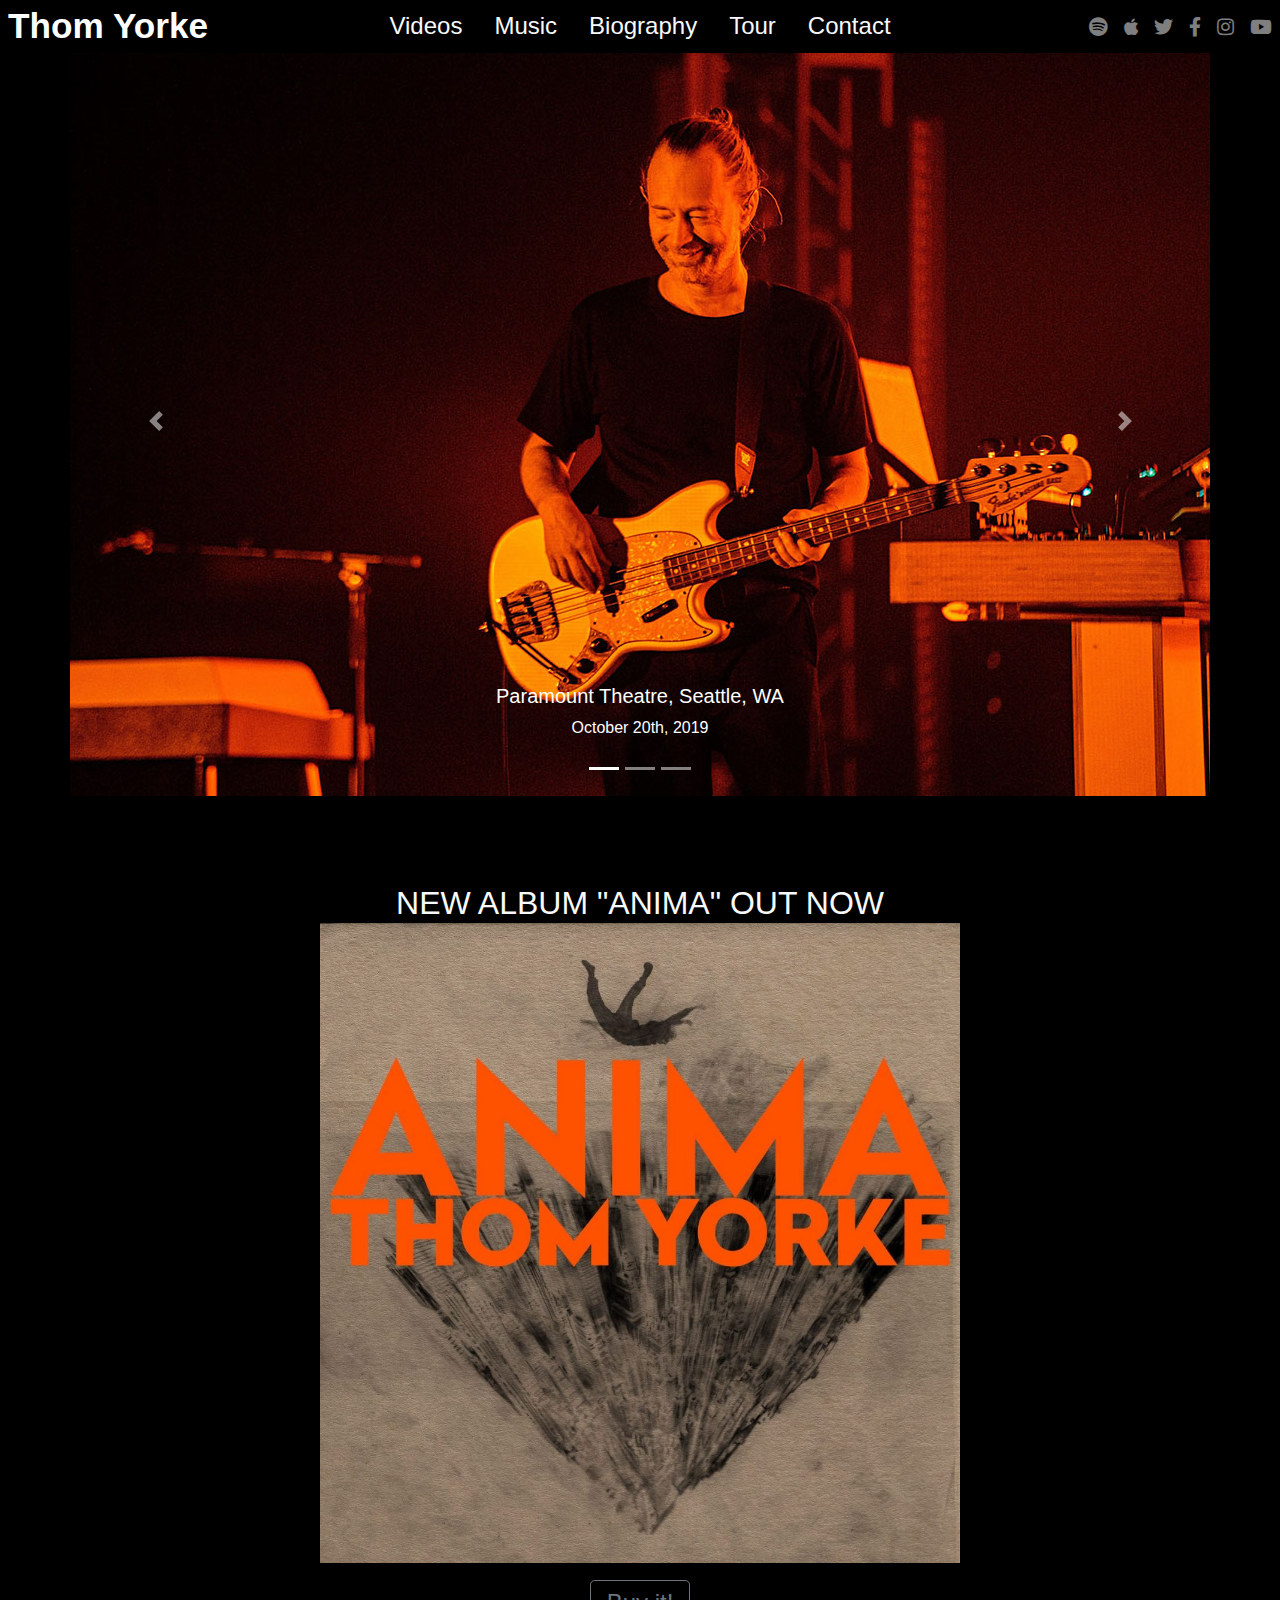
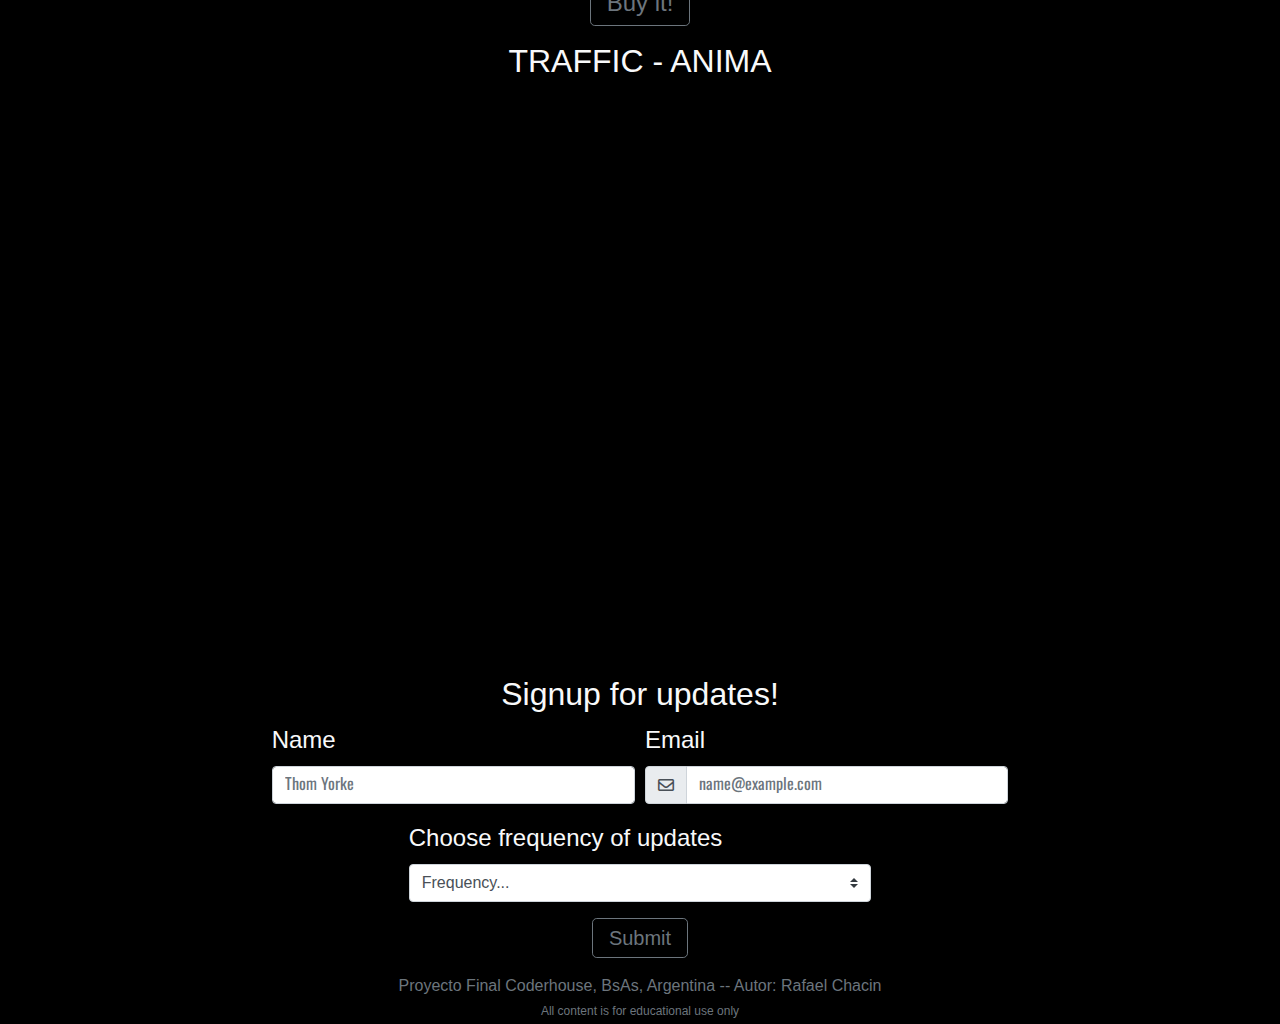
==== commit 77c20beb: "last changes" ====
--- a/index.html
+++ b/index.html
@@ -10,11 +10,29 @@
   <title>Thom Yorke Official Site</title>
   <link rel="shortcut icon" type="image/jpg" href="img/t-y.png" />
   <link rel="stylesheet" href="https://cdnjs.cloudflare.com/ajax/libs/font-awesome/5.11.2/css/all.css" />
-  <link rel="stylesheet" href="css/bootstrap.css" />
-  <link rel="stylesheet" href="css/bootstrap-reboot.css" />
-  <link rel="stylesheet" href="css/bootstrap-grid.css" />
+  <link rel="stylesheet" href="css/bootstrap.min.css" />
+  <link rel="stylesheet" href="css/bootstrap-reboot.min.css" />
+  <link rel="stylesheet" href="css/bootstrap-grid.min.css" />
   <link rel="stylesheet" media="screen" href="https://fontlibrary.org/face/bebas" type="text/css" />
+  <link href="https://fonts.googleapis.com/css?family=Bebas+Neue|Oswald&display=swap" rel="stylesheet">
   <style type="text/css">
+    .login-font::placeholder {
+      /* Chrome, Firefox, Opera, Safari 10.1+ */
+      font-family: 'Oswald', Courier, monospace, Arial, Helvetica, sans-serif;
+      opacity: 1;
+      /* Firefox */
+    }
+
+    .login-font:-ms-input-placeholder {
+      /* Internet Explorer 10-11 */
+      font-family: 'Oswald', Courier, monospace, Arial, Helvetica, sans-serif;
+    }
+
+    .login-font::-ms-input-placeholder {
+      /* Microsoft Edge */
+      font-family: 'Oswald', Courier, monospace, Arial, Helvetica, sans-serif;
+    }
+
     .ham {
       cursor: pointer;
       -webkit-tap-highlight-color: transparent;
@@ -211,7 +229,9 @@
         <h1 class="text-light h2 mt-2">TRAFFIC - ANIMA</h1>
       </div>
       <div class="embed-responsive embed-responsive-16by9">
-        <iframe class="embed-responsive-item" src="https://www.youtube.com/embed/EQgezs5Bcp8" allowfullscreen></iframe>
+        <iframe class="embed-responsive-item"
+          src="https://www.youtube.com/embed/EQgezs5Bcp8?autoplay=1&controls=0&enablejsapi=1&fs=0&color=white&iv_load_policy=3"
+          allowfullscreen></iframe>
       </div>
     </div>
   </div>
@@ -221,7 +241,7 @@
       <div class="form-row justify-content-center">
         <div class="col-md-4 mb-3">
           <label for="validationTooltip01" class="text-light" style="font-size: 1.5rem;">Name</label>
-          <input type="text" class="form-control" id="validationTooltip01" placeholder="Thom Yorke" required />
+          <input type="text" class="form-control login-font" id="validationTooltip01" placeholder="Thom Yorke" required />
           <div class="valid-tooltip">
             Looks good!
           </div>
@@ -233,7 +253,7 @@
             <div class="input-group-prepend">
               <span class="input-group-text far fa-envelope" id="validationTooltipUsernamePrepend"></span>
             </div>
-            <input type="email" class="form-control" id="validationTooltipUsername"
+            <input type="email" class="form-control login-font" id="validationTooltipUsername"
               style="border-top-right-radius: 0.25rem; border-bottom-right-radius: 0.25rem;"
               aria-describedby="validationTooltipUsernamePrepend" placeholder="name@example.com" required />
             <div class="invalid-tooltip">
@@ -247,7 +267,7 @@
         <div class="col-md-5 px-0">
           <label for="validationTooltip04" class="text-light" style="font-size: 1.5rem;">Choose frequency of
             updates</label>
-          <select class="custom-select" id="validationTooltip04" required>
+          <select class="custom-select login-font" id="validationTooltip04" required>
             <option selected disabled value="">Frequency...</option>
             <option>Daily</option>
             <option>Weekly</option>
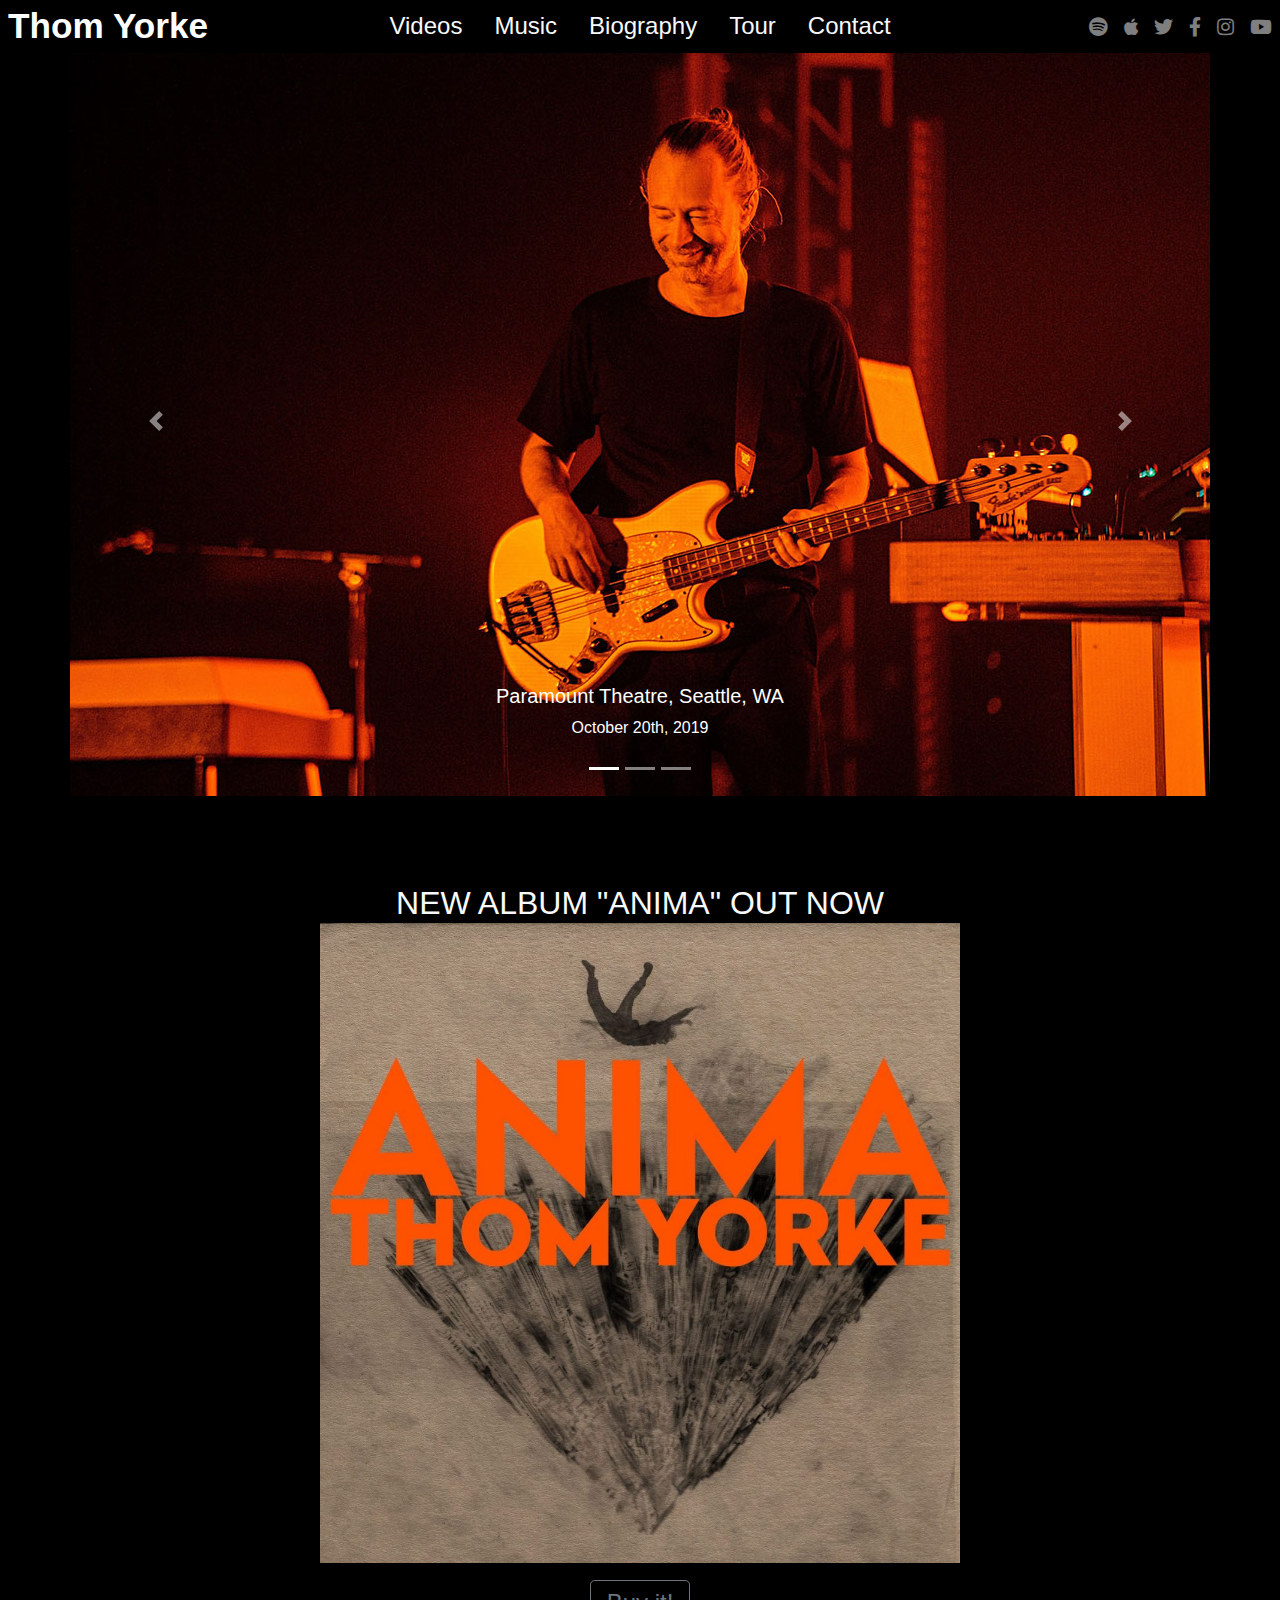
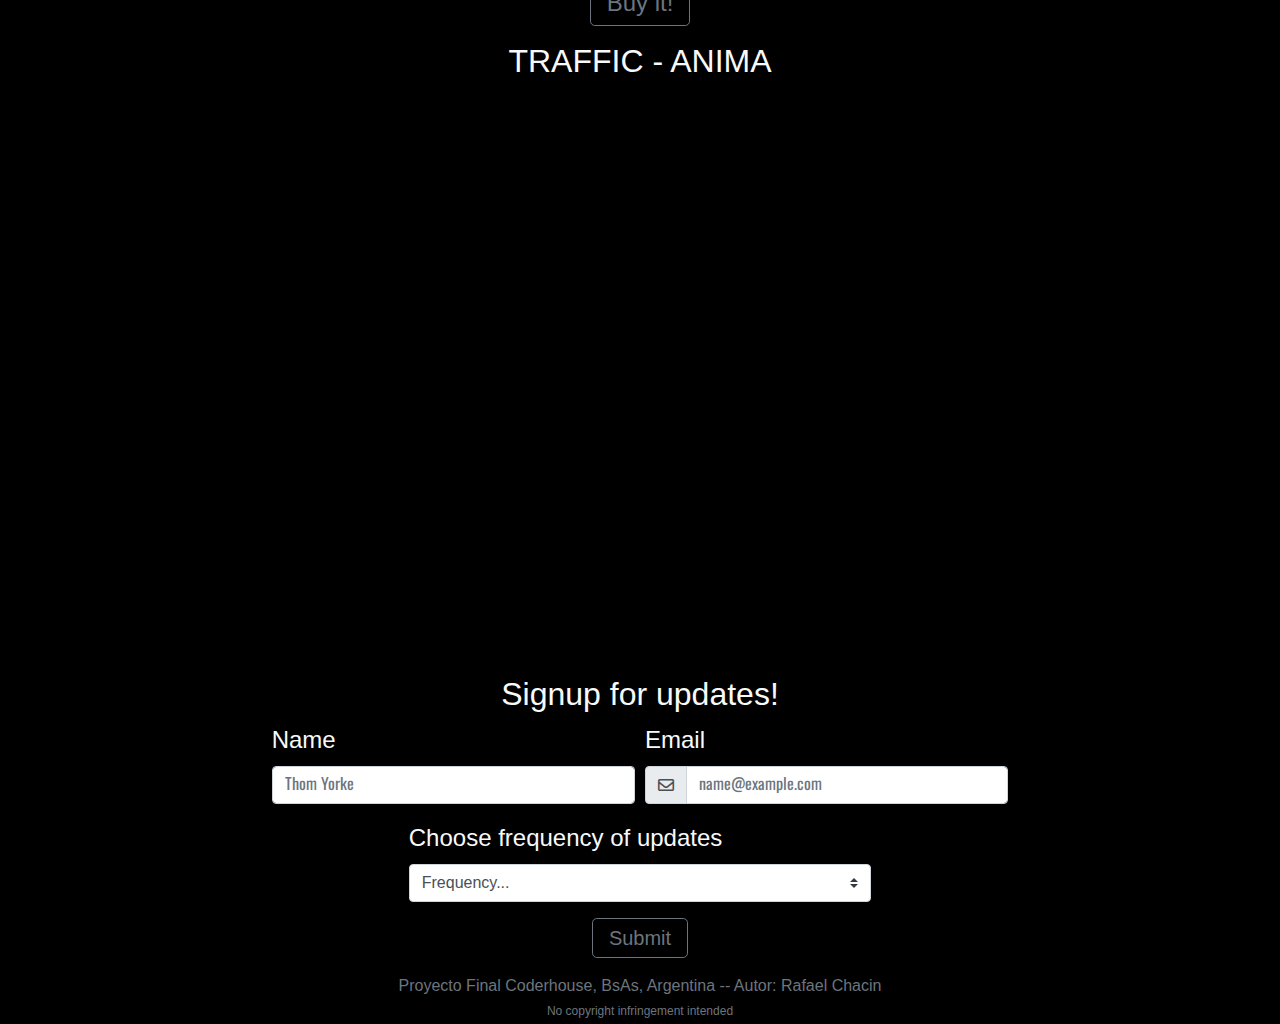
==== commit e5fd21b5: "No copyright infringement intended" ====
--- a/index.html
+++ b/index.html
@@ -291,7 +291,7 @@
       Proyecto Final Coderhouse, BsAs, Argentina -- Autor: Rafael Chacin
     </div>
     <div class="nav-item px-auto text-success mb-1" style="font-size: 0.75rem;">
-      All content is for educational use only
+      No copyright infringement intended
     </div>
     <!--<nav class="nav flex-colunm flex-sm-row justify-content-center mt-4 mb-2">
         <div class="nav justify-content-center">
